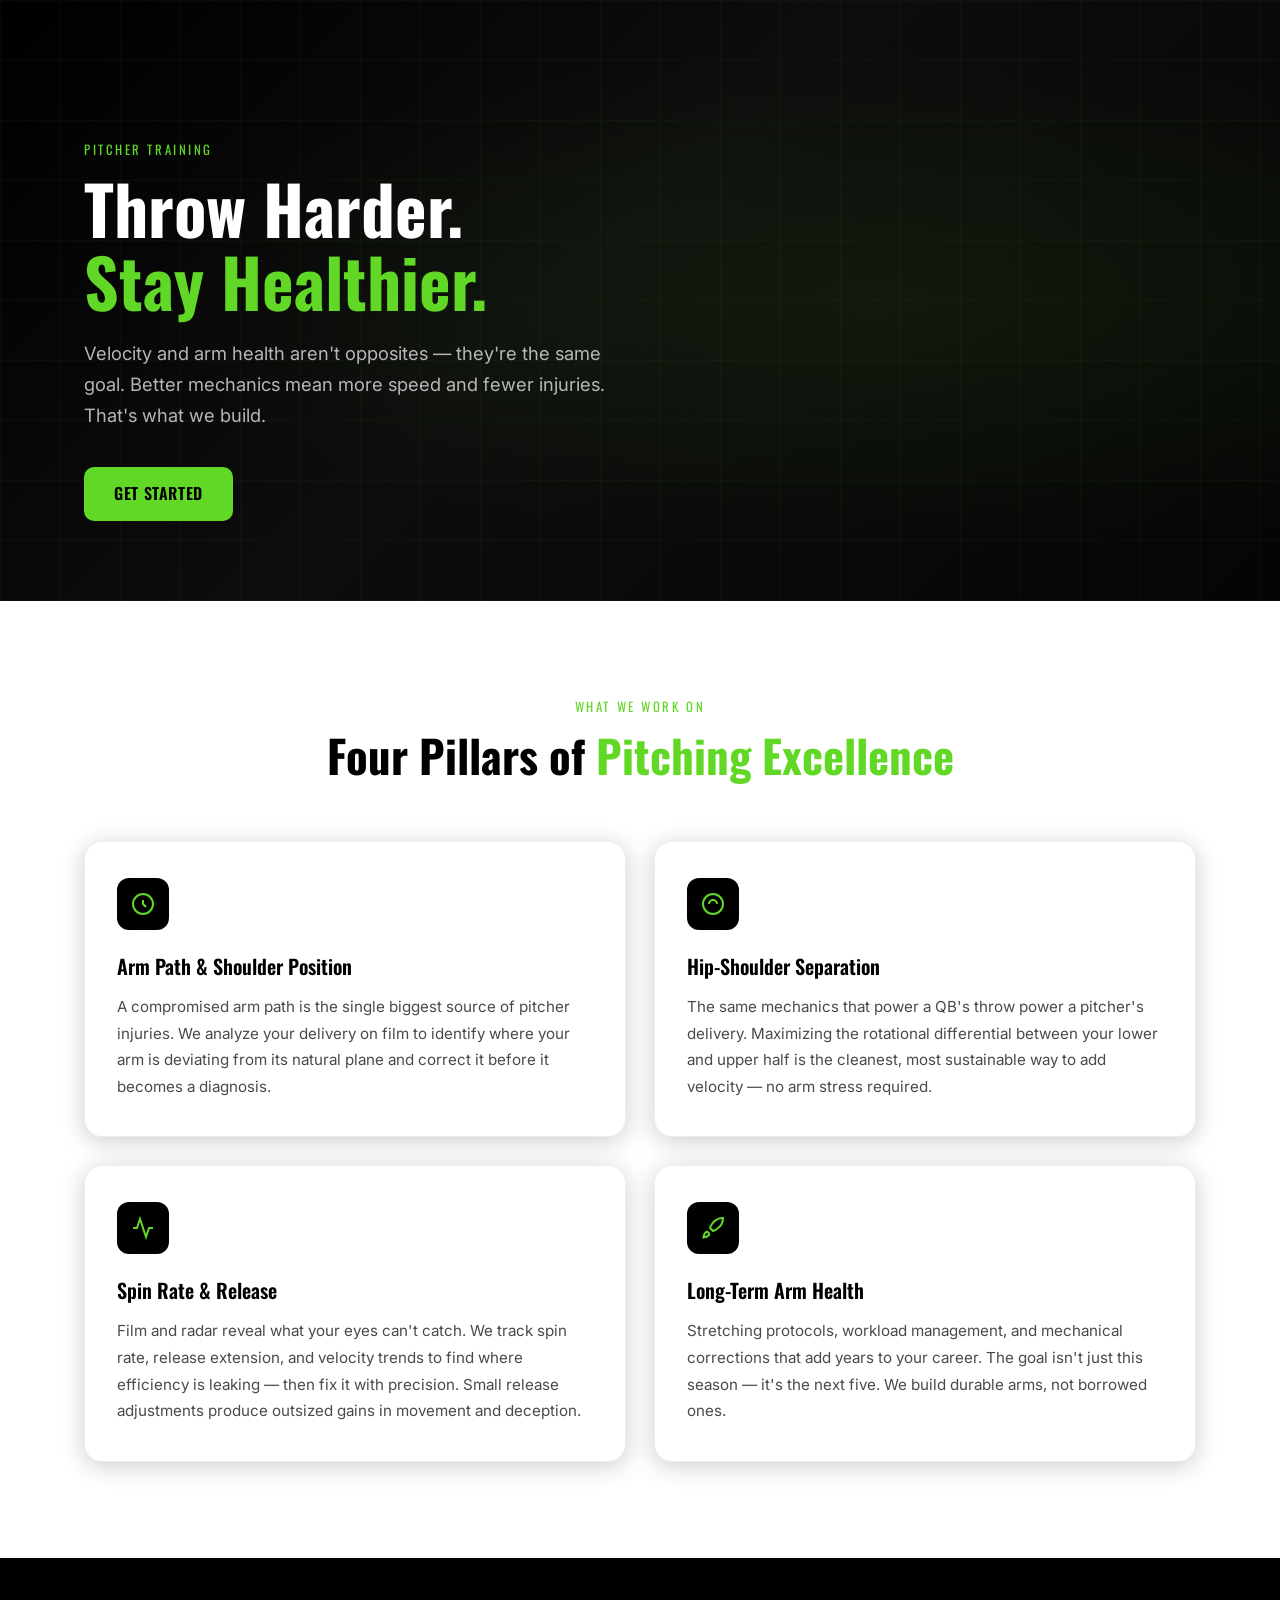
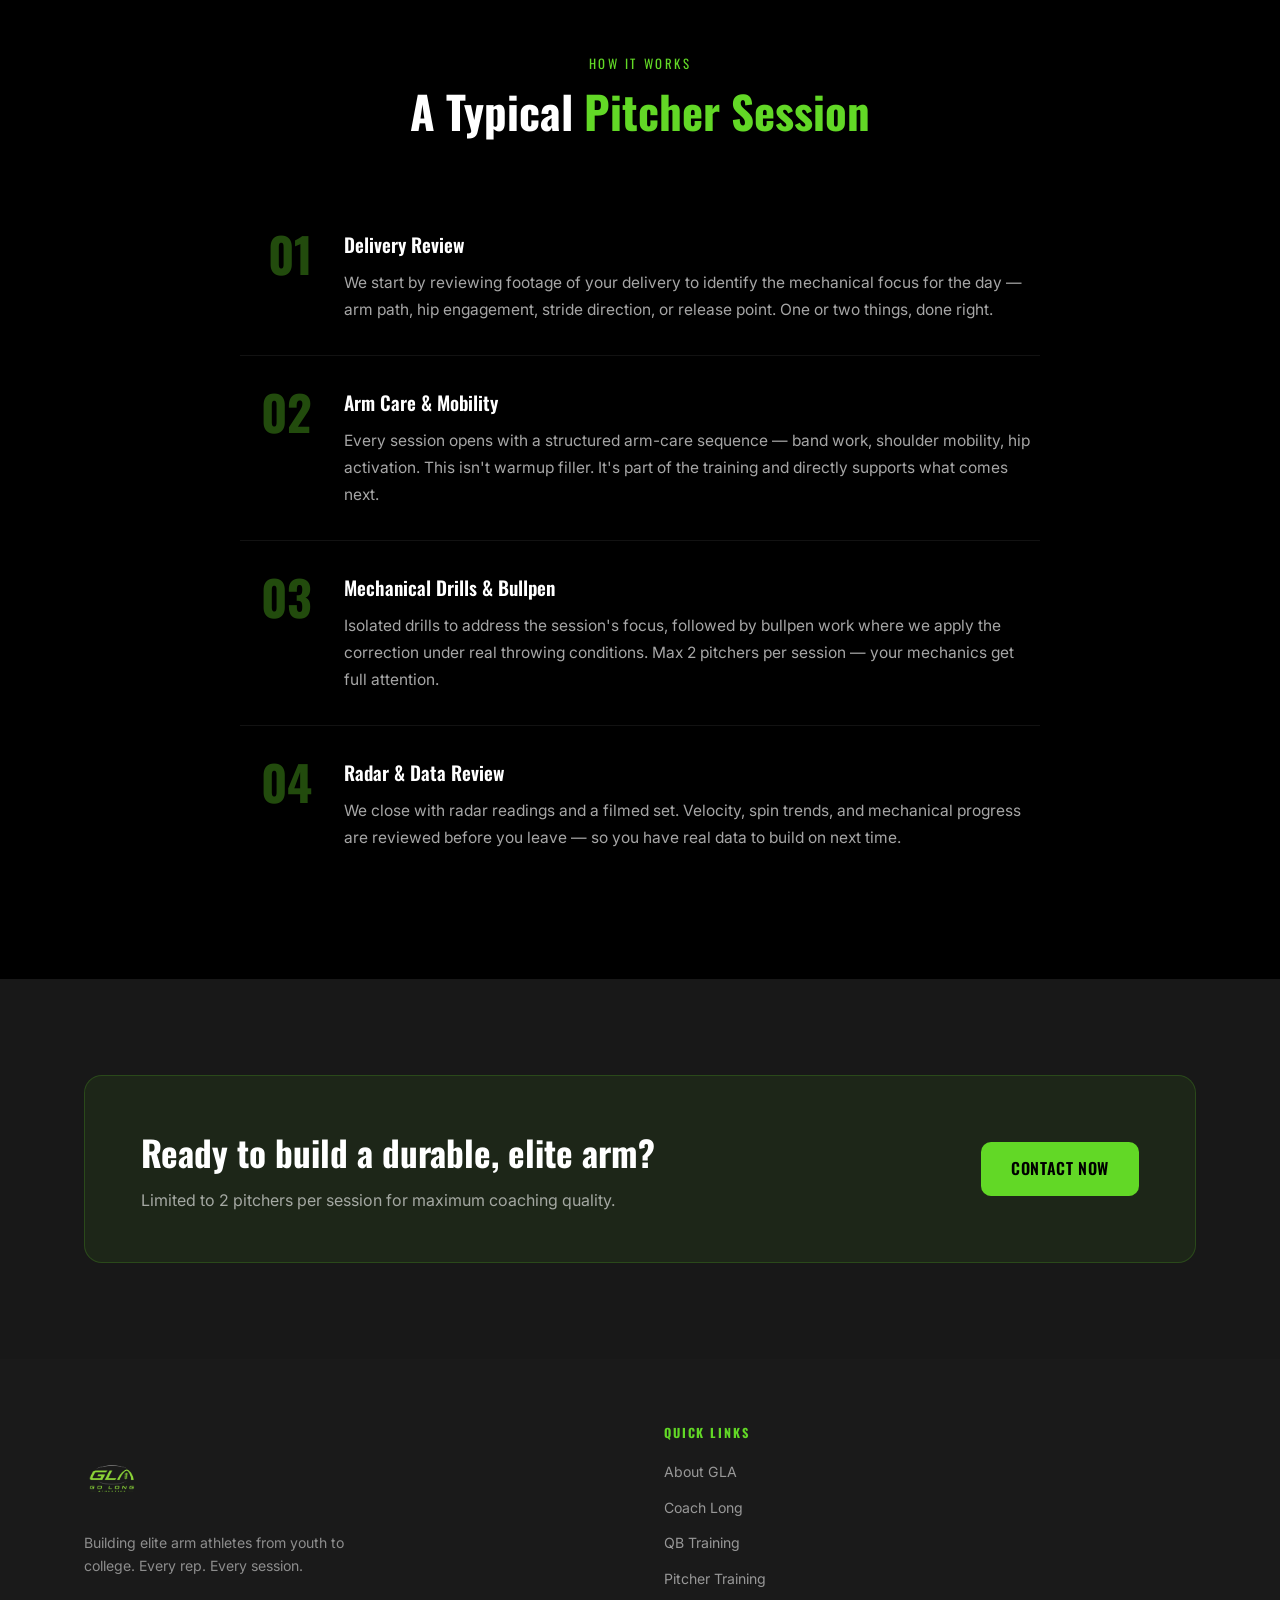
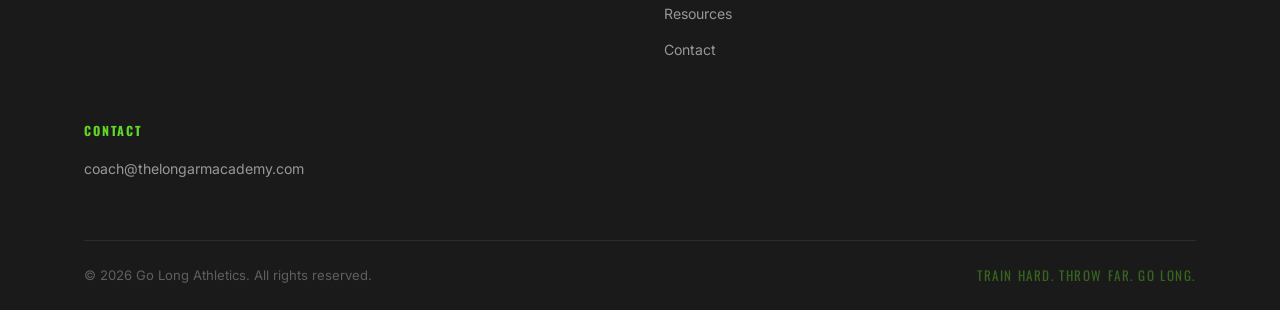
==== pitcher.html @ 10e334c4 "Initial commit — hero/tech carousels, coach section, contact form" ====
<!DOCTYPE html>
<html lang="en">
<head>
  <meta charset="UTF-8" />
  <meta name="viewport" content="width=device-width, initial-scale=1.0" />
  <title>Pitcher Training | Go Long Athletics</title>
  <meta name="description" content="Elite pitcher coaching focused on arm health, velocity development, spin rate, and biomechanically sound mechanics. Train with Go Long Athletics." />
  <link rel="preconnect" href="https://fonts.googleapis.com" />
  <link rel="preconnect" href="https://fonts.gstatic.com" crossorigin />
  <link href="https://fonts.googleapis.com/css2?family=Oswald:wght@400;500;600;700&family=Inter:wght@300;400;500;600&display=swap" rel="stylesheet" />
  <link rel="stylesheet" href="styles.css" />
</head>
<body>

  <!-- ═══════════════════════════ NAVIGATION ═══════════════════════════ -->
  <header id="site-header">
    <nav class="nav-container">
      <a href="index.html" class="nav-logo">
        <img src="GLA_logo.png" alt="Go Long Athletics" class="nav-logo-img" />
      </a>
      <ul class="nav-links">
        <li><a href="qb.html">QB</a></li>
        <li><a href="pitcher.html" class="active">Pitcher</a></li>
        <li><a href="resources.html">Resources</a></li>
      </ul>
      <a href="index.html#contact" class="nav-cta">Contact</a>
      <button class="nav-hamburger" id="hamburger" aria-label="Open menu" aria-expanded="false">
        <span></span><span></span><span></span>
      </button>
    </nav>
    <div class="nav-mobile-menu" id="mobile-menu">
      <a href="qb.html" class="mobile-link">QB</a>
      <a href="pitcher.html" class="mobile-link">Pitcher</a>
      <a href="resources.html" class="mobile-link">Resources</a>
      <a href="index.html#contact" class="mobile-link mobile-cta">Contact</a>
    </div>
  </header>

  <!-- ═══════════════════════════ PAGE HERO ═══════════════════════════ -->
  <section class="page-hero">
    <div class="hero-bg"></div>
    <div class="hero-overlay"></div>
    <div class="page-hero-content">
      <p class="section-eyebrow">Pitcher Training</p>
      <h1 class="page-hero-title">Throw Harder.<br /><span class="gold">Stay Healthier.</span></h1>
      <p class="page-hero-subtitle">Velocity and arm health aren't opposites — they're the same goal. Better mechanics mean more speed and fewer injuries. That's what we build.</p>
      <a href="index.html#contact" class="btn btn-primary">Get Started</a>
    </div>
  </section>

  <!-- ═══════════════════════════ FOUR PILLARS ═══════════════════════════ -->
  <section class="section">
    <div class="container">
      <div class="section-header">
        <p class="section-eyebrow">What We Work On</p>
        <h2 class="section-title">Four Pillars of <span class="gold">Pitching Excellence</span></h2>
      </div>
      <div class="training-grid">
        <div class="training-card">
          <div class="training-card-icon">
            <svg viewBox="0 0 24 24" fill="none" stroke="currentColor" stroke-width="2"><path d="M12 2a10 10 0 1 0 10 10A10 10 0 0 0 12 2z"/><path d="M12 8v4l3 3"/></svg>
          </div>
          <h3>Arm Path &amp; Shoulder Position</h3>
          <p>A compromised arm path is the single biggest source of pitcher injuries. We analyze your delivery on film to identify where your arm is deviating from its natural plane and correct it before it becomes a diagnosis.</p>
        </div>
        <div class="training-card">
          <div class="training-card-icon">
            <svg viewBox="0 0 24 24" fill="none" stroke="currentColor" stroke-width="2"><path d="M12 2C6.48 2 2 6.48 2 12s4.48 10 10 10 10-4.48 10-10S17.52 2 12 2z"/><path d="M8 12c0-2.21 1.79-4 4-4s4 1.79 4 4"/></svg>
          </div>
          <h3>Hip-Shoulder Separation</h3>
          <p>The same mechanics that power a QB's throw power a pitcher's delivery. Maximizing the rotational differential between your lower and upper half is the cleanest, most sustainable way to add velocity — no arm stress required.</p>
        </div>
        <div class="training-card">
          <div class="training-card-icon">
            <svg viewBox="0 0 24 24" fill="none" stroke="currentColor" stroke-width="2"><polyline points="22 12 18 12 15 21 9 3 6 12 2 12"/></svg>
          </div>
          <h3>Spin Rate &amp; Release</h3>
          <p>Film and radar reveal what your eyes can't catch. We track spin rate, release extension, and velocity trends to find where efficiency is leaking — then fix it with precision. Small release adjustments produce outsized gains in movement and deception.</p>
        </div>
        <div class="training-card">
          <div class="training-card-icon">
            <svg viewBox="0 0 24 24" fill="none" stroke="currentColor" stroke-width="2"><path d="M4.5 16.5c-1.5 1.26-2 5-2 5s3.74-.5 5-2c.71-.84.7-2.13-.09-2.91a2.18 2.18 0 0 0-2.91-.09z"/><path d="m12 15-3-3a22 22 0 0 1 2-3.95A12.88 12.88 0 0 1 22 2c0 2.72-.78 7.5-6 11a22.35 22.35 0 0 1-4 2z"/></svg>
          </div>
          <h3>Long-Term Arm Health</h3>
          <p>Stretching protocols, workload management, and mechanical corrections that add years to your career. The goal isn't just this season — it's the next five. We build durable arms, not borrowed ones.</p>
        </div>
      </div>
    </div>
  </section>

  <!-- ═══════════════════════════ THE PROCESS ═══════════════════════════ -->
  <section class="section process-section">
    <div class="container">
      <div class="section-header">
        <p class="section-eyebrow">How It Works</p>
        <h2 class="section-title">A Typical <span class="gold">Pitcher Session</span></h2>
      </div>
      <div class="process-steps">
        <div class="process-step">
          <div class="step-number">01</div>
          <div class="step-body">
            <h3>Delivery Review</h3>
            <p>We start by reviewing footage of your delivery to identify the mechanical focus for the day — arm path, hip engagement, stride direction, or release point. One or two things, done right.</p>
          </div>
        </div>
        <div class="process-step">
          <div class="step-number">02</div>
          <div class="step-body">
            <h3>Arm Care &amp; Mobility</h3>
            <p>Every session opens with a structured arm-care sequence — band work, shoulder mobility, hip activation. This isn't warmup filler. It's part of the training and directly supports what comes next.</p>
          </div>
        </div>
        <div class="process-step">
          <div class="step-number">03</div>
          <div class="step-body">
            <h3>Mechanical Drills &amp; Bullpen</h3>
            <p>Isolated drills to address the session's focus, followed by bullpen work where we apply the correction under real throwing conditions. Max 2 pitchers per session — your mechanics get full attention.</p>
          </div>
        </div>
        <div class="process-step">
          <div class="step-number">04</div>
          <div class="step-body">
            <h3>Radar &amp; Data Review</h3>
            <p>We close with radar readings and a filmed set. Velocity, spin trends, and mechanical progress are reviewed before you leave — so you have real data to build on next time.</p>
          </div>
        </div>
      </div>
    </div>
  </section>

  <!-- ═══════════════════════════ CTA ═══════════════════════════ -->
  <section class="section cta-section">
    <div class="container">
      <div class="cta-band">
        <div class="cta-text">
          <h2 class="cta-title">Ready to build a durable, elite arm?</h2>
          <p class="cta-sub">Limited to 2 pitchers per session for maximum coaching quality.</p>
        </div>
        <a href="index.html#contact" class="btn btn-primary">Contact Now</a>
      </div>
    </div>
  </section>

  <!-- ═══════════════════════════ FOOTER ═══════════════════════════ -->
  <footer class="site-footer">
    <div class="container">
      <div class="footer-grid">
        <div class="footer-brand">
          <a href="index.html" class="footer-logo">
            <img src="GLA_logo.png" alt="Go Long Athletics" class="footer-logo-img" />
          </a>
          <p>Building elite arm athletes from youth to college. Every rep. Every session.</p>
        </div>
        <div class="footer-links-col">
          <h4>Quick Links</h4>
          <ul>
            <li><a href="index.html#about">About GLA</a></li>
            <li><a href="index.html#coach">Coach Long</a></li>
            <li><a href="qb.html">QB Training</a></li>
            <li><a href="pitcher.html">Pitcher Training</a></li>
            <li><a href="resources.html">Resources</a></li>
            <li><a href="index.html#contact">Contact</a></li>
          </ul>
        </div>
        <div class="footer-links-col">
          <h4>Contact</h4>
          <ul>
            <li><a href="mailto:coach@thelongarmacademy.com">coach@thelongarmacademy.com</a></li>
          </ul>
        </div>
      </div>
      <div class="footer-bottom">
        <p>&copy; <span id="footer-year"></span> Go Long Athletics. All rights reserved.</p>
        <p class="footer-tagline">Train Hard. Throw Far. Go Long.</p>
      </div>
    </div>
  </footer>

  <script src="script.js"></script>
</body>
</html>
---- styles.css ----
/* ============================================================
   GO LONG ATHLETICS — Main Stylesheet
   ============================================================ */

/* ── CSS Custom Properties ── */
:root {
  --navy:      #000000;
  --navy-mid:  #181818;
  --gold:      #62D826;
  --gold-dark: #4CB81B;
  --white:     #FFFFFF;
  --off-white: #F4F5F4;
  --gray-100:  #EEEEED;
  --gray-200:  #D4D4D0;
  --gray-400:  #888884;
  --gray-600:  #4A4A46;
  --gray-800:  #1A1A1A;
  --text:      #1A1A1A;

  --font-head: 'Oswald', sans-serif;
  --font-body: 'Inter', sans-serif;

  --radius:    10px;
  --radius-lg: 18px;
  --shadow:    0 4px 24px rgba(0,0,0,0.20);
  --shadow-lg: 0 12px 48px rgba(0,0,0,0.32);
  --transition: 0.25s ease;

  --container: 1160px;
}

/* ── Reset ── */
*, *::before, *::after { box-sizing: border-box; margin: 0; padding: 0; }
html { scroll-behavior: smooth; font-size: 16px; }
body {
  font-family: var(--font-body);
  color: var(--text);
  background: var(--white);
  line-height: 1.6;
  overflow-x: hidden;
}
img, svg { display: block; max-width: 100%; }
a { text-decoration: none; color: inherit; }
ul { list-style: none; }
button { cursor: pointer; border: none; background: none; font-family: inherit; }
input, select, textarea { font-family: inherit; }

/* ── Utility ── */
.container {
  max-width: var(--container);
  margin: 0 auto;
  padding: 0 24px;
}
.gold { color: var(--gold); }
.section { padding: 96px 0; }
.section-header { text-align: center; margin-bottom: 60px; }
.section-eyebrow {
  font-family: var(--font-head);
  font-size: 0.8rem;
  letter-spacing: 0.2em;
  text-transform: uppercase;
  color: var(--gold);
  margin-bottom: 12px;
}
.section-title {
  font-family: var(--font-head);
  font-size: clamp(2rem, 4vw, 2.8rem);
  font-weight: 700;
  line-height: 1.15;
  color: var(--navy);
  margin-bottom: 16px;
}

/* ── Buttons ── */
.btn {
  display: inline-flex;
  align-items: center;
  justify-content: center;
  gap: 8px;
  padding: 14px 30px;
  border-radius: var(--radius);
  font-family: var(--font-head);
  font-size: 1rem;
  font-weight: 600;
  letter-spacing: 0.04em;
  text-transform: uppercase;
  transition: var(--transition);
  cursor: pointer;
  white-space: nowrap;
}
.btn-primary {
  background: var(--gold);
  color: var(--navy);
}
.btn-primary:hover {
  background: var(--gold-dark);
  transform: translateY(-2px);
  box-shadow: 0 8px 24px rgba(98,216,38,0.35);
}
.btn-outline {
  border: 2px solid var(--gold);
  color: var(--gold);
  background: transparent;
}
.btn-outline:hover {
  background: var(--gold);
  color: var(--navy);
  transform: translateY(-2px);
}
.btn-full { width: 100%; }

/* ━━━━━━━━━━━━━━━━━━━━━━━━━━━━━━━━━━━━━━━━━━━━━━━━━━━━━━━━━━
   NAVIGATION
   ━━━━━━━━━━━━━━━━━━━━━━━━━━━━━━━━━━━━━━━━━━━━━━━━━━━━━━━━━━ */
#site-header {
  display: none; /* TODO: re-enable before launch */
  position: fixed;
  inset: 0 0 auto 0;
  z-index: 1000;
  transition: background var(--transition), box-shadow var(--transition);
}
#site-header.scrolled {
  background: rgba(0, 0, 0, 0.97);
  backdrop-filter: blur(12px);
  box-shadow: 0 2px 20px rgba(0,0,0,0.3);
}
.nav-container {
  max-width: var(--container);
  margin: 0 auto;
  padding: 0 24px;
  height: 70px;
  display: flex;
  align-items: center;
  gap: 40px;
}
.nav-logo {
  display: flex;
  align-items: center;
  flex-shrink: 0;
}
.nav-logo-img {
  height: 48px;
  width: auto;
  display: block;
  mix-blend-mode: screen;
}
.nav-links {
  display: flex;
  gap: 32px;
  margin-left: auto;
}
.nav-links a {
  font-family: var(--font-head);
  font-size: 0.92rem;
  letter-spacing: 0.06em;
  text-transform: uppercase;
  color: rgba(255,255,255,0.8);
  transition: color var(--transition);
}
.nav-links a:hover { color: var(--gold); }
.nav-cta {
  font-family: var(--font-head);
  font-size: 0.85rem;
  font-weight: 600;
  letter-spacing: 0.08em;
  text-transform: uppercase;
  padding: 8px 16px;
  background: var(--gold);
  color: var(--navy);
  border-radius: var(--radius);
  transition: var(--transition);
  flex-shrink: 0;
}
.nav-cta:hover {
  background: var(--gold-dark);
  transform: translateY(-1px);
}
.nav-hamburger {
  display: none;
  flex-direction: column;
  gap: 5px;
  padding: 4px;
  margin-left: auto;
}
.nav-hamburger span {
  display: block;
  width: 24px;
  height: 2px;
  background: var(--white);
  border-radius: 2px;
  transition: var(--transition);
}
.nav-mobile-menu {
  display: none;
  flex-direction: column;
  background: var(--navy);
  padding: 16px 24px 24px;
  border-top: 1px solid rgba(255,255,255,0.08);
}
.nav-mobile-menu.open { display: flex; }
.mobile-link {
  font-family: var(--font-head);
  font-size: 1rem;
  letter-spacing: 0.06em;
  text-transform: uppercase;
  color: rgba(255,255,255,0.85);
  padding: 14px 0;
  border-bottom: 1px solid rgba(255,255,255,0.06);
  transition: color var(--transition);
}
.mobile-link:last-child { border-bottom: none; }
.mobile-link:hover { color: var(--gold); }
.mobile-cta {
  margin-top: 12px;
  background: var(--gold);
  color: var(--navy);
  text-align: center;
  padding: 14px;
  border-radius: var(--radius);
  border-bottom: none;
}
.mobile-cta:hover { background: var(--gold-dark); color: var(--navy); }

/* ━━━━━━━━━━━━━━━━━━━━━━━━━━━━━━━━━━━━━━━━━━━━━━━━━━━━━━━━━━
   HERO
   ━━━━━━━━━━━━━━━━━━━━━━━━━━━━━━━━━━━━━━━━━━━━━━━━━━━━━━━━━━ */
.hero {
  position: relative;
  min-height: 100vh;
  display: flex;
  align-items: center;
  overflow: hidden;
}
.hero-bg {
  position: absolute;
  inset: 0;
  background: linear-gradient(135deg, #000000 0%, #0D0D0D 45%, #050505 100%);
}
.hero-bg::before {
  content: '';
  position: absolute;
  inset: 0;
  background-image:
    linear-gradient(rgba(98,216,38,0.04) 1px, transparent 1px),
    linear-gradient(90deg, rgba(98,216,38,0.04) 1px, transparent 1px);
  background-size: 60px 60px;
  animation: gridMove 20s linear infinite;
}
@keyframes gridMove {
  0%   { transform: translateY(0); }
  100% { transform: translateY(60px); }
}
.hero-overlay {
  position: absolute;
  inset: 0;
  background: radial-gradient(ellipse at 70% 50%, rgba(98,216,38,0.08) 0%, transparent 60%);
}
.hero-content {
  position: relative;
  z-index: 2;
  max-width: var(--container);
  margin: 0 auto;
  padding: 48px 24px 80px;
  width: 100%;
  display: flex;
  align-items: center;
  gap: 48px;
}
.hero-text {
  flex: 1;
  min-width: 0;
}
.hero-carousel-col {
  flex-shrink: 0;
  display: flex;
  flex-direction: column;
  align-items: center;
  align-self: flex-start;
  margin-top: 80px;
  gap: 10px;
}
.hero-carousel-wrap {
  width: 300px;
  position: relative;
  border-radius: var(--radius-lg);
  overflow: hidden;
  background: #000;
  aspect-ratio: 3/4;
}
.hero-carousel-caption {
  color: rgba(255,255,255,0.6);
  font-size: 0.8rem;
  font-style: italic;
  text-align: center;
  margin: 0;
}
.hero-carousel-img {
  width: 100%;
  height: 100%;
  object-fit: cover;
  object-position: center top;
  display: block;
}
.hero-title {
  font-family: var(--font-head);
  font-size: clamp(2.8rem, 7vw, 5.5rem);
  font-weight: 700;
  line-height: 1.05;
  color: var(--white);
  margin-bottom: 24px;
  max-width: 760px;
}
.hero-subtitle {
  font-size: clamp(1rem, 2vw, 1.2rem);
  color: rgba(255,255,255,0.72);
  max-width: 520px;
  margin-bottom: 16px;
  line-height: 1.7;
}
.hero-bullets {
  list-style: none;
  margin-bottom: 40px;
  display: flex;
  flex-direction: column;
  gap: 10px;
}
.hero-bullets li {
  font-size: clamp(0.95rem, 1.6vw, 1.1rem);
  color: rgba(255,255,255,0.75);
  display: flex;
  align-items: center;
  gap: 10px;
}
.hero-bullets li::before {
  content: '';
  width: 8px;
  height: 8px;
  border-radius: 50%;
  background: var(--gold);
  flex-shrink: 0;
}
.hero-actions {
  display: flex;
  gap: 16px;
  flex-wrap: wrap;
  margin-bottom: 40px;
}
.hero-badges {
  display: flex;
  align-items: center;
  background: rgba(255,255,255,0.05);
  border: 1px solid rgba(255,255,255,0.1);
  border-radius: var(--radius);
  backdrop-filter: blur(8px);
  padding: 20px 32px;
  width: fit-content;
}
.badge {
  display: flex;
  flex-direction: column;
  align-items: center;
  padding: 0 28px;
}
.badge-num {
  font-family: var(--font-head);
  font-size: 2rem;
  font-weight: 700;
  color: var(--gold);
  line-height: 1;
}
.badge-label {
  font-size: 0.72rem;
  letter-spacing: 0.08em;
  text-transform: uppercase;
  color: rgba(255,255,255,0.55);
  margin-top: 4px;
}
.badge-divider {
  width: 1px;
  height: 48px;
  background: rgba(255,255,255,0.12);
}

/* ━━━━━━━━━━━━━━━━━━━━━━━━━━━━━━━━━━━━━━━━━━━━━━━━━━━━━━━━━━
   ABOUT
   ━━━━━━━━━━━━━━━━━━━━━━━━━━━━━━━━━━━━━━━━━━━━━━━━━━━━━━━━━━ */
.about-section {
  background: var(--white);
  padding-top: 48px;
}
.about-grid {
  display: grid;
  grid-template-columns: 1fr 1.4fr;
  gap: 72px;
  align-items: center;
}
.about-content .section-eyebrow { text-align: left; }
.about-content .section-title { text-align: left; }
.about-body {
  color: var(--gray-600);
  margin-bottom: 20px;
  font-size: 1.02rem;
  line-height: 1.75;
}
.about-pillars {
  margin-top: 36px;
  display: flex;
  flex-direction: column;
  gap: 20px;
}
.pillar {
  display: flex;
  gap: 16px;
  align-items: flex-start;
}
.pillar-icon {
  width: 44px;
  height: 44px;
  background: var(--navy);
  border-radius: 10px;
  display: flex;
  align-items: center;
  justify-content: center;
  flex-shrink: 0;
  color: var(--gold);
}
.pillar-icon svg { width: 20px; height: 20px; }
.pillar strong {
  display: block;
  font-size: 1rem;
  color: var(--navy);
  margin-bottom: 2px;
}
.pillar p { font-size: 0.9rem; color: var(--gray-600); margin: 0; }

/* ── Carousel ── */
.about-carousel {
  position: relative;
  border-radius: var(--radius-lg);
  overflow: hidden;
  background: #000;
  aspect-ratio: 4/5;
}
.about-carousel-caption {
  position: absolute;
  top: 0;
  left: 0;
  right: 0;
  z-index: 10;
  padding: 12px 16px;
  background: linear-gradient(to bottom, rgba(0,0,0,0.72) 0%, transparent 100%);
  color: rgba(255,255,255,0.85);
  font-size: 0.82rem;
  font-style: italic;
  text-align: center;
}
.carousel-track {
  position: relative;
  width: 100%;
  height: 100%;
}
.carousel-slide {
  position: absolute;
  inset: 0;
  display: flex;
  align-items: center;
  justify-content: center;
  opacity: 0;
  transition: opacity 0.5s ease;
}
.carousel-slide.active { opacity: 1; }
.carousel-slide-img {
  width: 80%;
  height: 80%;
  object-fit: cover;
  border-radius: var(--radius-md);
  margin-top: -16px;
}
.carousel-controls {
  position: absolute;
  bottom: 16px;
  left: 0;
  right: 0;
  display: flex;
  align-items: center;
  justify-content: center;
  gap: 12px;
  z-index: 10;
}
.carousel-btn {
  width: 36px;
  height: 36px;
  background: rgba(255,255,255,0.1);
  border: 1px solid rgba(255,255,255,0.2);
  border-radius: 50%;
  color: var(--white);
  font-size: 1rem;
  cursor: pointer;
  transition: background var(--transition);
  display: flex;
  align-items: center;
  justify-content: center;
}
.carousel-btn:hover {
  background: var(--gold);
  color: var(--navy);
  border-color: var(--gold);
}
.carousel-dots { display: flex; gap: 6px; align-items: center; }
.carousel-dot {
  width: 8px;
  height: 8px;
  border-radius: 50%;
  background: rgba(255,255,255,0.3);
  transition: background var(--transition);
  cursor: pointer;
  border: none;
}
.carousel-dot.active { background: var(--gold); }

/* ━━━━━━━━━━━━━━━━━━━━━━━━━━━━━━━━━━━━━━━━━━━━━━━━━━━━━━━━━━
   COACH
   ━━━━━━━━━━━━━━━━━━━━━━━━━━━━━━━━━━━━━━━━━━━━━━━━━━━━━━━━━━ */
.coach-section { background: var(--navy); padding-bottom: 0; }
.coach-section .section-eyebrow { color: var(--gold); }
.coach-section .section-title { color: var(--white); }
.coach-grid {
  display: grid;
  grid-template-columns: 380px 1fr;
  gap: 64px;
  align-items: start;
}
.coach-photo {
  width: 100%;
  aspect-ratio: 3/4;
  border-radius: var(--radius-lg);
  object-fit: cover;
  object-position: center top;
  display: block;
}
.coach-photo-caption {
  text-align: center;
  font-size: 0.8rem;
  color: rgba(255,255,255,0.45);
  margin-top: 10px;
  font-style: italic;
}
.coach-photo-placeholder {
  aspect-ratio: 3/4;
  background: var(--navy-mid);
  border-radius: var(--radius-lg);
  border: 2px solid rgba(98,216,38,0.2);
  display: flex;
  align-items: center;
  justify-content: center;
}
.coach-photo-initials {
  font-family: var(--font-head);
  font-size: 4rem;
  font-weight: 700;
  color: var(--gold);
  opacity: 0.4;
}
.coach-bio .about-body {
  color: rgba(255,255,255,0.72);
}

/* ━━━━━━━━━━━━━━━━━━━━━━━━━━━━━━━━━━━━━━━━━━━━━━━━━━━━━━━━━━
   LOGO DIVIDER
   ━━━━━━━━━━━━━━━━━━━━━━━━━━━━━━━━━━━━━━━━━━━━━━━━━━━━━━━━━━ */
.logo-divider {
  background: var(--navy);
  display: flex;
  justify-content: center;
  align-items: center;
  padding: 48px 24px;
}
.logo-divider-img {
  height: 100px;
  width: auto;
  mix-blend-mode: screen;
  filter: drop-shadow(0 2px 16px rgba(98,216,38,0.20));
}

/* ━━━━━━━━━━━━━━━━━━━━━━━━━━━━━━━━━━━━━━━━━━━━━━━━━━━━━━━━━━
   CONTACT
   ━━━━━━━━━━━━━━━━━━━━━━━━━━━━━━━━━━━━━━━━━━━━━━━━━━━━━━━━━━ */
.contact-section { background: var(--off-white); }
.contact-grid {
  display: grid;
  grid-template-columns: 1fr 1.4fr;
  gap: 72px;
  align-items: start;
}
.contact-info .section-eyebrow { text-align: left; }
.contact-info .section-title { text-align: left; }
.contact-body {
  color: var(--gray-600);
  font-size: 1rem;
  line-height: 1.75;
  margin-bottom: 36px;
}
.contact-details { display: flex; flex-direction: column; gap: 20px; }
.contact-detail-item {
  display: flex;
  gap: 16px;
  align-items: flex-start;
}
.detail-icon {
  width: 44px;
  height: 44px;
  background: var(--navy);
  border-radius: 10px;
  display: flex;
  align-items: center;
  justify-content: center;
  flex-shrink: 0;
  color: var(--gold);
}
.detail-icon svg { width: 20px; height: 20px; }
.contact-detail-item strong {
  display: block;
  font-size: 0.78rem;
  text-transform: uppercase;
  letter-spacing: 0.08em;
  color: var(--gray-400);
  margin-bottom: 2px;
}
.contact-detail-item a,
.contact-detail-item span {
  font-size: 0.95rem;
  color: var(--navy);
  font-weight: 500;
}
.contact-detail-item a:hover { color: var(--gold-dark); }
.contact-form-wrap {
  background: var(--white);
  border-radius: var(--radius-lg);
  box-shadow: var(--shadow);
}
.contact-form { padding: 32px; }
.form-row {
  display: grid;
  grid-template-columns: 1fr 1fr;
  gap: 14px;
}
.form-group {
  display: flex;
  flex-direction: column;
  gap: 6px;
  margin-bottom: 14px;
}
.form-group label {
  font-size: 0.8rem;
  font-weight: 600;
  letter-spacing: 0.04em;
  color: var(--gray-800);
  text-transform: uppercase;
}
.form-group input,
.form-group select,
.form-group textarea {
  padding: 10px 14px;
  border: 1.5px solid var(--gray-200);
  border-radius: var(--radius);
  font-size: 0.92rem;
  color: var(--text);
  background: var(--white);
  transition: border-color var(--transition);
  width: 100%;
  outline: none;
}
.form-group input:focus,
.form-group select:focus,
.form-group textarea:focus {
  border-color: var(--navy);
  box-shadow: 0 0 0 3px rgba(0,0,0,0.10);
}
.form-group input.error,
.form-group textarea.error {
  border-color: #e53e3e;
}
.form-group textarea { resize: vertical; min-height: 100px; }
.form-success {
  display: flex;
  align-items: center;
  gap: 12px;
  background: #f0fdf4;
  border: 1px solid #86efac;
  border-radius: var(--radius);
  padding: 14px 18px;
  margin-top: 14px;
  color: #166534;
}
.form-success svg {
  width: 22px;
  height: 22px;
  flex-shrink: 0;
  stroke: #16a34a;
}
.form-success p { margin: 0; font-size: 0.9rem; }

/* ━━━━━━━━━━━━━━━━━━━━━━━━━━━━━━━━━━━━━━━━━━━━━━━━━━━━━━━━━━
   FOOTER
   ━━━━━━━━━━━━━━━━━━━━━━━━━━━━━━━━━━━━━━━━━━━━━━━━━━━━━━━━━━ */
.site-footer {
  background: var(--gray-800);
  color: rgba(255,255,255,0.7);
  padding: 64px 0 0;
}
.footer-grid {
  display: grid;
  grid-template-columns: 1fr 1fr;
  gap: 48px;
  padding-bottom: 48px;
  border-bottom: 1px solid rgba(255,255,255,0.08);
}
.footer-brand {
  margin-top: 28px;
}
.footer-brand .footer-logo {
  display: inline-block;
  margin-bottom: 16px;
}
.footer-logo-img {
  height: 56px;
  width: auto;
  display: block;
  mix-blend-mode: screen;
}
.footer-brand p {
  font-size: 0.88rem;
  line-height: 1.7;
  max-width: 280px;
  color: rgba(255,255,255,0.5);
}
.footer-brand p a {
  color: inherit;
  text-decoration: underline;
}
.footer-brand p a:hover { color: var(--gold); }

.footer-links-col h4 {
  font-family: var(--font-head);
  font-size: 0.78rem;
  letter-spacing: 0.15em;
  text-transform: uppercase;
  color: var(--gold);
  margin-bottom: 16px;
}
.footer-links-col li { margin-bottom: 10px; }
.footer-links-col a {
  font-size: 0.88rem;
  color: rgba(255,255,255,0.55);
  transition: color var(--transition);
}
.footer-links-col a:hover { color: var(--gold); }
.footer-bottom {
  display: flex;
  justify-content: space-between;
  align-items: center;
  padding: 24px 0;
  font-size: 0.82rem;
  color: rgba(255,255,255,0.3);
  flex-wrap: wrap;
  gap: 8px;
}
.footer-tagline {
  font-family: var(--font-head);
  letter-spacing: 0.12em;
  text-transform: uppercase;
  color: rgba(98,216,38,0.4);
}

/* ━━━━━━━━━━━━━━━━━━━━━━━━━━━━━━━━━━━━━━━━━━━━━━━━━━━━━━━━━━
   ANIMATIONS
   ━━━━━━━━━━━━━━━━━━━━━━━━━━━━━━━━━━━━━━━━━━━━━━━━━━━━━━━━━━ */
.fade-in {
  opacity: 0;
  transform: translateY(28px);
  transition: opacity 0.6s ease, transform 0.6s ease;
}
.fade-in.visible {
  opacity: 1;
  transform: none;
}

/* ━━━━━━━━━━━━━━━━━━━━━━━━━━━━━━━━━━━━━━━━━━━━━━━━━━━━━━━━━━
   ACTIVE NAV LINK
   ━━━━━━━━━━━━━━━━━━━━━━━━━━━━━━━━━━━━━━━━━━━━━━━━━━━━━━━━━━ */
.nav-links a.active { color: var(--gold); }

/* ━━━━━━━━━━━━━━━━━━━━━━━━━━━━━━━━━━━━━━━━━━━━━━━━━━━━━━━━━━
   INNER PAGE HERO
   ━━━━━━━━━━━━━━━━━━━━━━━━━━━━━━━━━━━━━━━━━━━━━━━━━━━━━━━━━━ */
.page-hero {
  position: relative;
  min-height: 52vh;
  display: flex;
  align-items: center;
  overflow: hidden;
}
.page-hero-content {
  position: relative;
  z-index: 2;
  max-width: var(--container);
  margin: 0 auto;
  padding: 140px 24px 80px;
  width: 100%;
}
.page-hero-title {
  font-family: var(--font-head);
  font-size: clamp(2.4rem, 5.5vw, 4.2rem);
  font-weight: 700;
  line-height: 1.08;
  color: var(--white);
  margin-bottom: 20px;
  max-width: 700px;
}
.page-hero-subtitle {
  font-size: clamp(1rem, 1.8vw, 1.15rem);
  color: rgba(255,255,255,0.7);
  max-width: 560px;
  margin-bottom: 36px;
  line-height: 1.7;
}

/* ━━━━━━━━━━━━━━━━━━━━━━━━━━━━━━━━━━━━━━━━━━━━━━━━━━━━━━━━━━
   TRAINING CARDS (QB / PITCHER PAGES)
   ━━━━━━━━━━━━━━━━━━━━━━━━━━━━━━━━━━━━━━━━━━━━━━━━━━━━━━━━━━ */
.training-grid {
  display: grid;
  grid-template-columns: 1fr 1fr;
  gap: 28px;
}
.training-card {
  background: var(--white);
  border: 1px solid var(--gray-100);
  border-radius: var(--radius-lg);
  padding: 36px 32px;
  box-shadow: var(--shadow);
  transition: transform var(--transition), box-shadow var(--transition);
}
.training-card:hover {
  transform: translateY(-4px);
  box-shadow: var(--shadow-lg);
}
.training-card-icon {
  width: 52px;
  height: 52px;
  background: var(--navy);
  border-radius: 12px;
  display: flex;
  align-items: center;
  justify-content: center;
  color: var(--gold);
  margin-bottom: 20px;
}
.training-card-icon svg { width: 24px; height: 24px; }
.training-card h3 {
  font-family: var(--font-head);
  font-size: 1.25rem;
  font-weight: 600;
  color: var(--navy);
  margin-bottom: 12px;
}
.training-card p {
  font-size: 0.95rem;
  color: var(--gray-600);
  line-height: 1.75;
  margin: 0;
}

/* ━━━━━━━━━━━━━━━━━━━━━━━━━━━━━━━━━━━━━━━━━━━━━━━━━━━━━━━━━━
   PROCESS STEPS
   ━━━━━━━━━━━━━━━━━━━━━━━━━━━━━━━━━━━━━━━━━━━━━━━━━━━━━━━━━━ */
.process-section { background: var(--navy); }
.process-section .section-title { color: var(--white); }
.process-steps {
  display: flex;
  flex-direction: column;
  gap: 0;
  max-width: 800px;
  margin: 0 auto;
}
.process-step {
  display: flex;
  gap: 32px;
  align-items: flex-start;
  padding: 32px 0;
  border-bottom: 1px solid rgba(255,255,255,0.07);
}
.process-step:last-child { border-bottom: none; }
.step-number {
  font-family: var(--font-head);
  font-size: 3rem;
  font-weight: 700;
  color: var(--gold);
  opacity: 0.35;
  line-height: 1;
  flex-shrink: 0;
  width: 72px;
  text-align: right;
}
.step-body h3 {
  font-family: var(--font-head);
  font-size: 1.2rem;
  font-weight: 600;
  color: var(--white);
  margin-bottom: 8px;
}
.step-body p {
  font-size: 0.97rem;
  color: rgba(255,255,255,0.65);
  line-height: 1.75;
  margin: 0;
}

/* ━━━━━━━━━━━━━━━━━━━━━━━━━━━━━━━━━━━━━━━━━━━━━━━━━━━━━━━━━━
   CTA BAND
   ━━━━━━━━━━━━━━━━━━━━━━━━━━━━━━━━━━━━━━━━━━━━━━━━━━━━━━━━━━ */
.cta-section { background: var(--navy-mid); }
.cta-band {
  display: flex;
  align-items: center;
  justify-content: space-between;
  gap: 32px;
  background: rgba(98,216,38,0.07);
  border: 1px solid rgba(98,216,38,0.2);
  border-radius: var(--radius-lg);
  padding: 48px 56px;
}
.cta-title {
  font-family: var(--font-head);
  font-size: clamp(1.6rem, 3vw, 2.2rem);
  font-weight: 700;
  color: var(--white);
  margin-bottom: 8px;
}
.cta-sub {
  font-size: 1rem;
  color: rgba(255,255,255,0.6);
  margin: 0;
}

/* ━━━━━━━━━━━━━━━━━━━━━━━━━━━━━━━━━━━━━━━━━━━━━━━━━━━━━━━━━━
   RESOURCE CARDS
   ━━━━━━━━━━━━━━━━━━━━━━━━━━━━━━━━━━━━━━━━━━━━━━━━━━━━━━━━━━ */
.resource-section { background: var(--white); }
.resource-section + .resource-section { background: var(--off-white); }
.resource-grid {
  display: grid;
  grid-template-columns: repeat(3, 1fr);
  gap: 24px;
}
.resource-card {
  background: var(--white);
  border: 1px solid var(--gray-100);
  border-radius: var(--radius-lg);
  padding: 28px;
  box-shadow: var(--shadow);
  display: flex;
  flex-direction: column;
  gap: 12px;
  transition: transform var(--transition), box-shadow var(--transition);
}
.resource-card:hover {
  transform: translateY(-3px);
  box-shadow: var(--shadow-lg);
}
.resource-badge {
  display: inline-flex;
  align-items: center;
  font-family: var(--font-head);
  font-size: 0.7rem;
  font-weight: 600;
  letter-spacing: 0.1em;
  text-transform: uppercase;
  padding: 4px 12px;
  border-radius: 100px;
  width: fit-content;
}
.resource-badge.qb {
  background: rgba(98,216,38,0.12);
  color: var(--gold-dark);
}
.resource-badge.pitcher {
  background: rgba(0,120,200,0.1);
  color: #0A6FAA;
}
.resource-badge.general {
  background: var(--gray-100);
  color: var(--gray-600);
}
.resource-card h3 {
  font-family: var(--font-head);
  font-size: 1.05rem;
  font-weight: 600;
  color: var(--navy);
  line-height: 1.3;
}
.resource-card p {
  font-size: 0.92rem;
  color: var(--gray-600);
  line-height: 1.7;
  flex: 1;
  margin: 0;
}
.resource-card-link {
  font-family: var(--font-head);
  font-size: 0.82rem;
  font-weight: 600;
  letter-spacing: 0.06em;
  text-transform: uppercase;
  color: var(--gold-dark);
  display: inline-flex;
  align-items: center;
  gap: 6px;
  transition: gap var(--transition);
}
.resource-card-link:hover { gap: 10px; }
.resource-card-link::after { content: '→'; }

/* ━━━━━━━━━━━━━━━━━━━━━━━━━━━━━━━━━━━━━━━━━━━━━━━━━━━━━━━━━━
   RESPONSIVE
   ━━━━━━━━━━━━━━━━━━━━━━━━━━━━━━━━━━━━━━━━━━━━━━━━━━━━━━━━━━ */
@media (max-width: 1024px) {
  .about-grid { grid-template-columns: 1fr; gap: 40px; }
  .about-carousel { max-width: 400px; }
  .coach-grid { grid-template-columns: 1fr; gap: 40px; }
  .coach-photo-placeholder { max-width: 280px; }
}

@media (max-width: 860px) {
  .contact-grid { grid-template-columns: 1fr; gap: 40px; }
  .form-row { grid-template-columns: 1fr; }
  .hero-content { flex-direction: column; gap: 32px; padding-top: 100px; }
  .hero-carousel-col { width: 100%; max-width: 320px; }
  .hero-carousel-wrap { width: 100%; }
  .hero-text { width: 100%; }
  .nav-links, .nav-cta { display: none; }
  .nav-hamburger { display: flex; }
  .hero-badges { flex-wrap: wrap; padding: 16px; }
  .badge { padding: 8px 16px; }
  .badge-divider { display: none; }
  .training-grid { grid-template-columns: 1fr; }
  .cta-band { flex-direction: column; padding: 36px 28px; text-align: center; }
}

@media (max-width: 600px) {
  .section { padding: 64px 0; }
  .footer-grid { grid-template-columns: 1fr; gap: 32px; }
  .footer-bottom { flex-direction: column; text-align: center; }
  .hero-actions { flex-direction: column; }
  .hero-actions .btn { width: 100%; max-width: 320px; }
  .resource-grid { grid-template-columns: 1fr; }
  .process-step { gap: 20px; }
  .step-number { font-size: 2rem; width: 48px; }
}
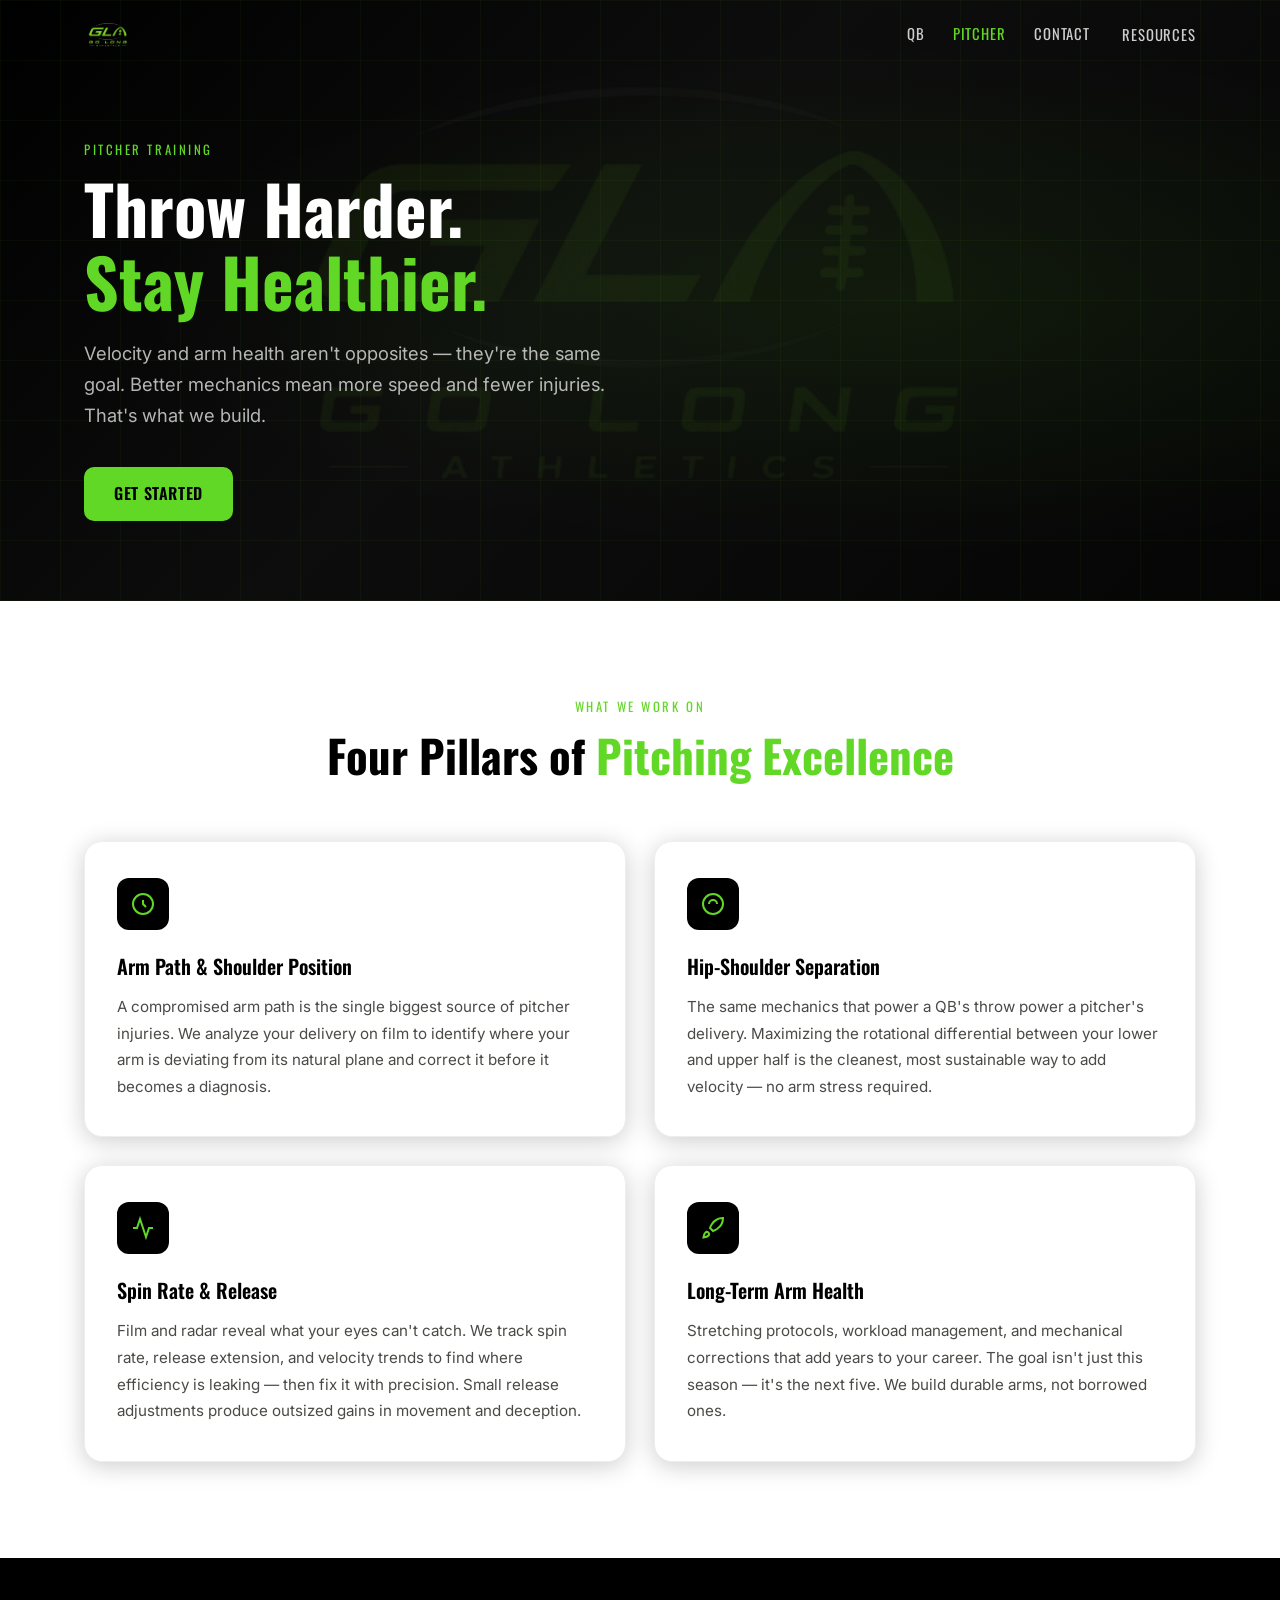
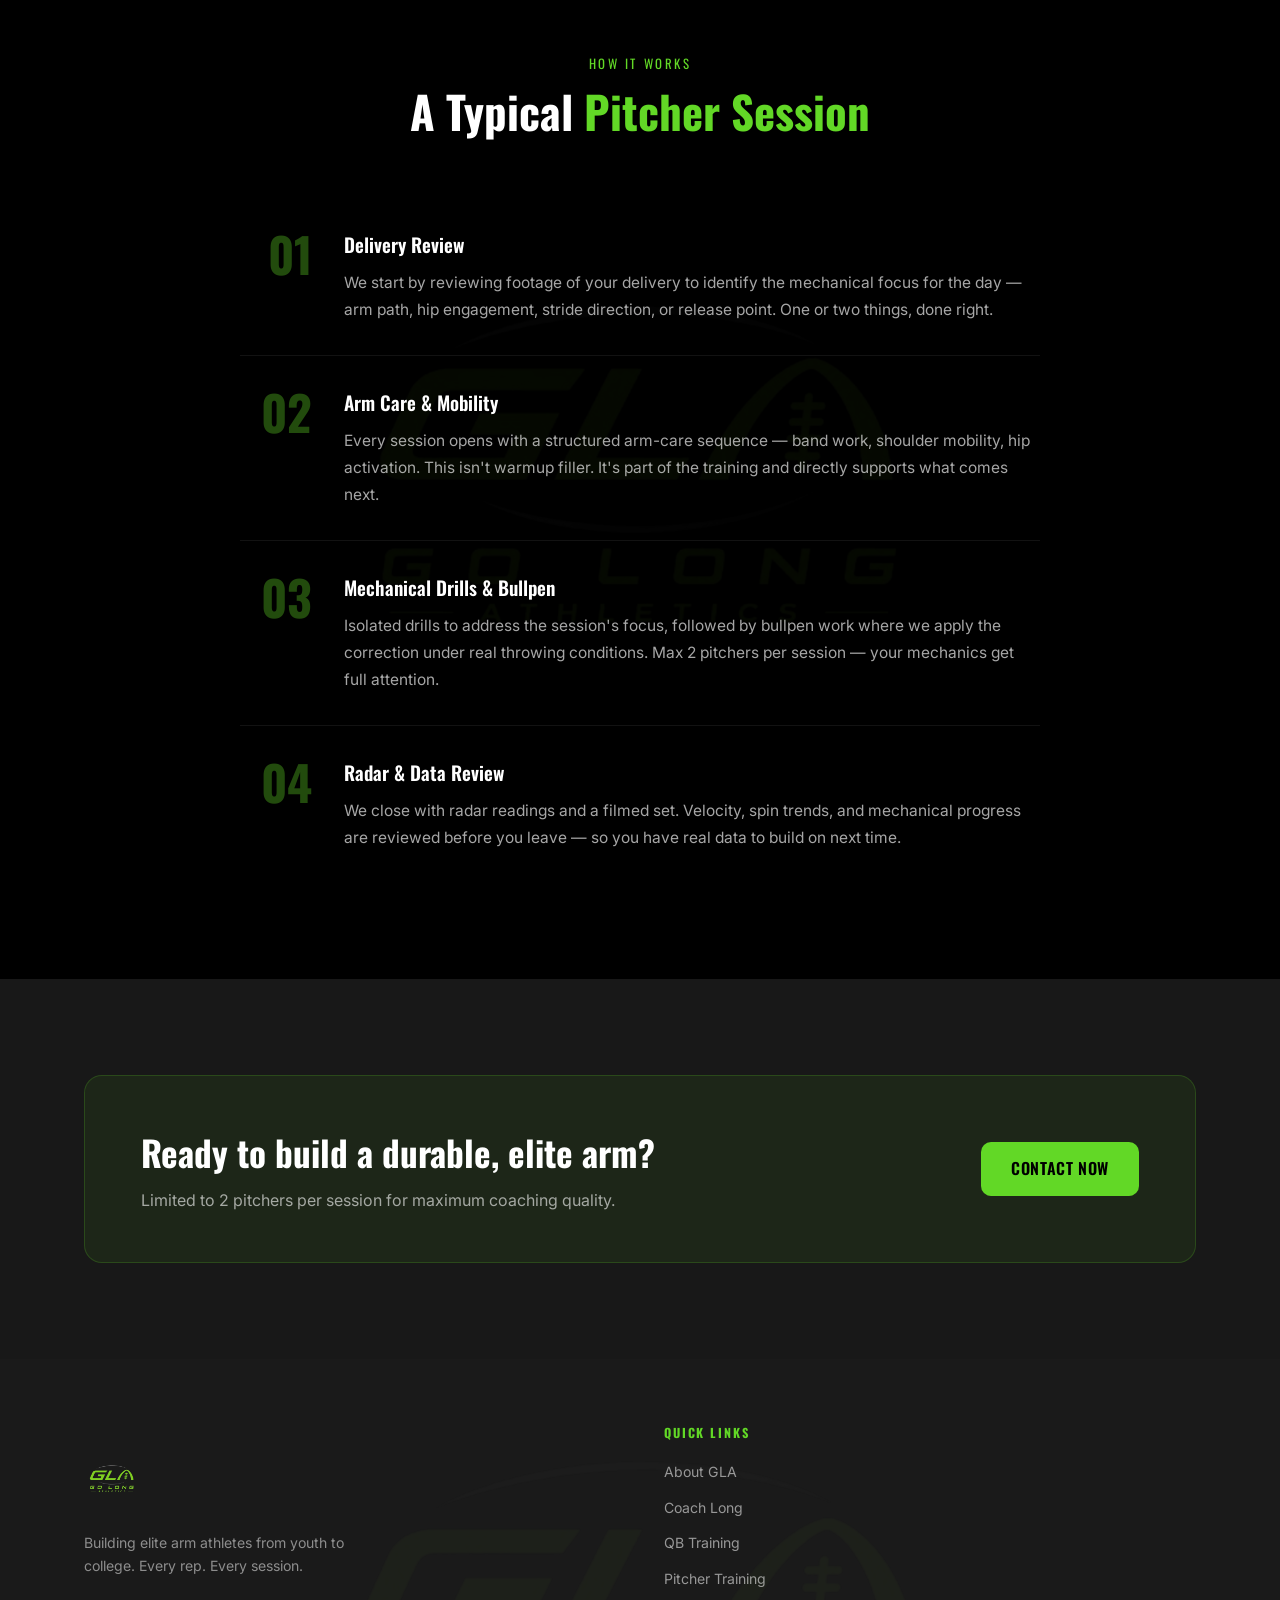
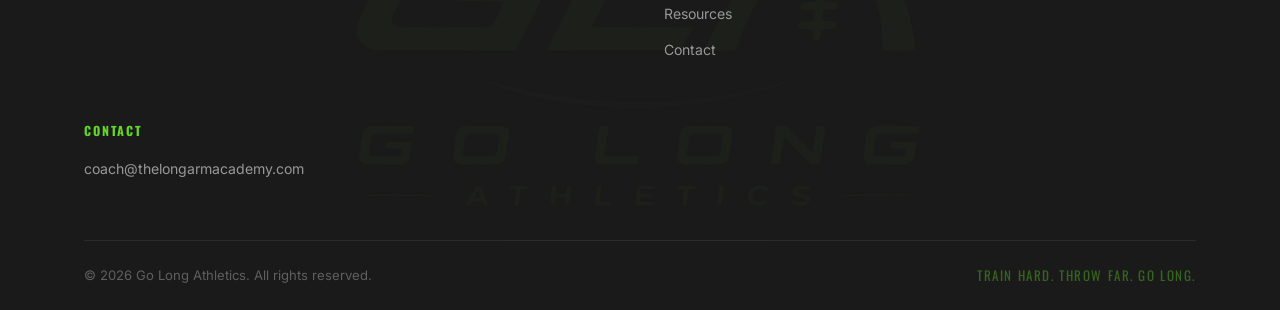
==== commit 706eb26c: "Update site content and resource CTA behavior" ====
--- a/pitcher.html
+++ b/pitcher.html
@@ -16,14 +16,14 @@
   <header id="site-header">
     <nav class="nav-container">
       <a href="index.html" class="nav-logo">
-        <img src="GLA_logo.png" alt="Go Long Athletics" class="nav-logo-img" />
+        <img src="photos/diagrams/GLAlogonobackground.png" alt="Go Long Athletics" class="nav-logo-img" />
       </a>
       <ul class="nav-links">
         <li><a href="qb.html">QB</a></li>
         <li><a href="pitcher.html" class="active">Pitcher</a></li>
-        <li><a href="resources.html">Resources</a></li>
+        <li><a href="index.html#contact">Contact</a></li>
       </ul>
-      <a href="index.html#contact" class="nav-cta">Contact</a>
+      <a href="resources.html" class="nav-cta">Resources</a>
       <button class="nav-hamburger" id="hamburger" aria-label="Open menu" aria-expanded="false">
         <span></span><span></span><span></span>
       </button>
@@ -31,8 +31,8 @@
     <div class="nav-mobile-menu" id="mobile-menu">
       <a href="qb.html" class="mobile-link">QB</a>
       <a href="pitcher.html" class="mobile-link">Pitcher</a>
-      <a href="resources.html" class="mobile-link">Resources</a>
-      <a href="index.html#contact" class="mobile-link mobile-cta">Contact</a>
+      <a href="index.html#contact" class="mobile-link">Contact</a>
+      <a href="resources.html" class="mobile-link mobile-cta">Resources</a>
     </div>
   </header>
 
@@ -147,7 +147,7 @@
       <div class="footer-grid">
         <div class="footer-brand">
           <a href="index.html" class="footer-logo">
-            <img src="GLA_logo.png" alt="Go Long Athletics" class="footer-logo-img" />
+            <img src="photos/diagrams/GLAlogonobackground.png" alt="Go Long Athletics" class="footer-logo-img" />
           </a>
           <p>Building elite arm athletes from youth to college. Every rep. Every session.</p>
         </div>
--- a/styles.css
+++ b/styles.css
@@ -113,7 +113,7 @@
    NAVIGATION
    ━━━━━━━━━━━━━━━━━━━━━━━━━━━━━━━━━━━━━━━━━━━━━━━━━━━━━━━━━━ */
 #site-header {
-  display: none; /* TODO: re-enable before launch */
+  display: block;
   position: fixed;
   inset: 0 0 auto 0;
   z-index: 1000;
@@ -131,7 +131,14 @@
   height: 70px;
   display: flex;
   align-items: center;
-  gap: 40px;
+  justify-content: flex-start;
+  gap: 32px;
+}
+.nav-brand {
+  display: flex;
+  align-items: center;
+  gap: 14px;
+  min-width: 0;
 }
 .nav-logo {
   display: flex;
@@ -144,9 +151,20 @@
   display: block;
   mix-blend-mode: screen;
 }
+.nav-tagline {
+  font-family: var(--font-body);
+  font-size: 0.72rem;
+  font-weight: 500;
+  letter-spacing: 0.03em;
+  color: rgba(255,255,255,0.74);
+  line-height: 1.2;
+  white-space: nowrap;
+  padding-left: 12px;
+  border-left: 1px solid rgba(98,216,38,0.4);
+}
 .nav-links {
   display: flex;
-  gap: 32px;
+  gap: 28px;
   margin-left: auto;
 }
 .nav-links a {
@@ -160,20 +178,23 @@
 .nav-links a:hover { color: var(--gold); }
 .nav-cta {
   font-family: var(--font-head);
-  font-size: 0.85rem;
-  font-weight: 600;
-  letter-spacing: 0.08em;
+  font-size: 0.92rem;
+  font-weight: 400;
+  letter-spacing: 0.06em;
   text-transform: uppercase;
-  padding: 8px 16px;
-  background: var(--gold);
-  color: var(--navy);
-  border-radius: var(--radius);
-  transition: var(--transition);
+  padding: 0;
+  background: transparent;
+  color: rgba(255,255,255,0.8);
+  transition: color var(--transition);
   flex-shrink: 0;
 }
 .nav-cta:hover {
-  background: var(--gold-dark);
-  transform: translateY(-1px);
+  color: var(--gold);
+}
+.nav-cta.active { color: var(--gold); }
+/* When Contact is the in-view section, keep Home from staying highlighted. */
+.nav-container:has(.nav-cta.active) .nav-links a.active {
+  color: rgba(255,255,255,0.8);
 }
 .nav-hamburger {
   display: none;
@@ -224,6 +245,7 @@
 /* ━━━━━━━━━━━━━━━━━━━━━━━━━━━━━━━━━━━━━━━━━━━━━━━━━━━━━━━━━━
    HERO
    ━━━━━━━━━━━━━━━━━━━━━━━━━━━━━━━━━━━━━━━━━━━━━━━━━━━━━━━━━━ */
+
 .hero {
   position: relative;
   min-height: 100vh;
@@ -246,6 +268,16 @@
   background-size: 60px 60px;
   animation: gridMove 20s linear infinite;
 }
+.hero-bg::after {
+  content: '';
+  position: absolute;
+  inset: 0;
+  background-image: url('photos/diagrams/GLAlogonobackground.png');
+  background-repeat: no-repeat;
+  background-position: center 56%;
+  background-size: min(820px, 72vw);
+  opacity: 0.06;
+}
 @keyframes gridMove {
   0%   { transform: translateY(0); }
   100% { transform: translateY(60px); }
@@ -260,7 +292,7 @@
   z-index: 2;
   max-width: var(--container);
   margin: 0 auto;
-  padding: 48px 24px 80px;
+  padding: 92px 24px 80px;
   width: 100%;
   display: flex;
   align-items: center;
@@ -313,7 +345,7 @@
 .hero-subtitle {
   font-size: clamp(1rem, 2vw, 1.2rem);
   color: rgba(255,255,255,0.72);
-  max-width: 520px;
+  max-width: 640px;
   margin-bottom: 16px;
   line-height: 1.7;
 }
@@ -340,10 +372,44 @@
   flex-shrink: 0;
 }
 .hero-actions {
-  display: flex;
+  display: grid;
+  grid-template-columns: repeat(2, minmax(180px, 1fr));
+  width: min(100%, 640px);
   gap: 16px;
-  flex-wrap: wrap;
   margin-bottom: 40px;
+}
+.hero-actions .hero-contact-btn {
+  width: 100%;
+  min-width: 0;
+  position: relative;
+  border: 2px solid transparent;
+  transform: translateY(0);
+  box-shadow: 0 6px 0 rgba(0,0,0,0.45), 0 14px 26px rgba(0,0,0,0.28);
+  transition: transform 0.14s ease, box-shadow 0.14s ease, background var(--transition), color var(--transition), border-color var(--transition);
+}
+.hero-actions .btn-primary.hero-contact-btn {
+  background: var(--white);
+  color: #2f8a10;
+  border-color: var(--gold);
+}
+.hero-actions .btn-primary.hero-contact-btn:hover {
+  background: #f7fff3;
+  color: #276f0d;
+  transform: translateY(-1px);
+  box-shadow: 0 7px 0 rgba(0,0,0,0.45), 0 16px 30px rgba(0,0,0,0.3);
+}
+.hero-actions .btn-outline.hero-contact-btn {
+  border-color: var(--gold);
+  color: var(--white);
+  background: rgba(255,255,255,0.03);
+}
+.hero-actions .btn-outline.hero-contact-btn:hover {
+  transform: translateY(-1px);
+  box-shadow: 0 7px 0 rgba(0,0,0,0.45), 0 16px 30px rgba(0,0,0,0.3);
+}
+.hero-actions .hero-contact-btn:active {
+  transform: translateY(2px);
+  box-shadow: 0 3px 0 rgba(0,0,0,0.45), 0 8px 14px rgba(0,0,0,0.24);
 }
 .hero-badges {
   display: flex;
@@ -388,14 +454,39 @@
   background: var(--white);
   padding-top: 48px;
 }
+.about-header {
+  text-align: center;
+  margin-bottom: 40px;
+  width: 100%;
+}
+.about-header .section-title {
+  font-size: clamp(2.7rem, 6vw, 4.1rem);
+  line-height: 1.05;
+}
+.about-header .about-title-logo {
+  display: block;
+  width: min(380px, 68vw);
+  height: auto;
+  object-fit: contain;
+  object-position: center;
+  margin: 0 auto;
+}
+.about-header .about-title-sub {
+  display: block;
+  margin-top: 14px;
+  font-family: var(--font-body);
+  font-size: clamp(0.95rem, 1.9vw, 1.35rem);
+  font-weight: 600;
+  letter-spacing: 0.06em;
+  text-transform: uppercase;
+  line-height: 1.35;
+}
 .about-grid {
   display: grid;
   grid-template-columns: 1fr 1.4fr;
   gap: 72px;
-  align-items: center;
-}
-.about-content .section-eyebrow { text-align: left; }
-.about-content .section-title { text-align: left; }
+  align-items: start;
+}
 .about-body {
   color: var(--gray-600);
   margin-bottom: 20px;
@@ -521,7 +612,24 @@
 /* ━━━━━━━━━━━━━━━━━━━━━━━━━━━━━━━━━━━━━━━━━━━━━━━━━━━━━━━━━━
    COACH
    ━━━━━━━━━━━━━━━━━━━━━━━━━━━━━━━━━━━━━━━━━━━━━━━━━━━━━━━━━━ */
-.coach-section { background: var(--navy); padding-bottom: 0; }
+.coach-section {
+  background: var(--navy);
+  padding-bottom: 0;
+  position: relative;
+  overflow: hidden;
+}
+.coach-section::before {
+  content: '';
+  position: absolute;
+  inset: 0;
+  background-image: url('photos/diagrams/GLAlogonobackground.png');
+  background-repeat: no-repeat;
+  background-size: min(700px, 65vw);
+  background-position: center;
+  opacity: 0.09;
+  pointer-events: none;
+}
+.coach-section .container { position: relative; z-index: 1; }
 .coach-section .section-eyebrow { color: var(--gold); }
 .coach-section .section-title { color: var(--white); }
 .coach-grid {
@@ -574,8 +682,23 @@
   justify-content: center;
   align-items: center;
   padding: 48px 24px;
+  position: relative;
+  overflow: hidden;
+}
+.logo-divider::before {
+  content: '';
+  position: absolute;
+  inset: 0;
+  background-image: url('photos/diagrams/GLAlogonobackground.png');
+  background-repeat: no-repeat;
+  background-size: min(620px, 58vw);
+  background-position: center;
+  opacity: 0.035;
+  pointer-events: none;
 }
 .logo-divider-img {
+  position: relative;
+  z-index: 1;
   height: 100px;
   width: auto;
   mix-blend-mode: screen;
@@ -707,6 +830,35 @@
   background: var(--gray-800);
   color: rgba(255,255,255,0.7);
   padding: 64px 0 0;
+  position: relative;
+  overflow: hidden;
+}
+.site-footer::before {
+  content: '';
+  position: absolute;
+  inset: 0;
+  background-image: url('photos/diagrams/GLAlogonobackground.png');
+  background-repeat: no-repeat;
+  background-size: min(720px, 60vw);
+  background-position: center 48%;
+  opacity: 0.03;
+  pointer-events: none;
+}
+.site-footer .container { position: relative; z-index: 1; }
+
+.page-hero {
+  position: relative;
+}
+.page-hero::before {
+  content: '';
+  position: absolute;
+  inset: 0;
+  background-image: url('photos/diagrams/GLAlogonobackground.png');
+  background-repeat: no-repeat;
+  background-size: min(760px, 64vw);
+  background-position: center;
+  opacity: 0.045;
+  pointer-events: none;
 }
 .footer-grid {
   display: grid;
@@ -825,6 +977,25 @@
   line-height: 1.7;
 }
 
+.resource-hero {
+  min-height: 28vh;
+}
+.resource-hero .page-hero-content {
+  padding-top: 116px;
+  padding-bottom: 22px;
+}
+.resource-hero .page-hero-subtitle {
+  margin-bottom: 8px;
+}
+.resource-hero .hero-actions {
+  margin-top: 10px;
+  margin-bottom: 0;
+  width: min(100%, 640px);
+}
+.resource-hero + .resource-section {
+  padding-top: 18px;
+}
+
 /* ━━━━━━━━━━━━━━━━━━━━━━━━━━━━━━━━━━━━━━━━━━━━━━━━━━━━━━━━━━
    TRAINING CARDS (QB / PITCHER PAGES)
    ━━━━━━━━━━━━━━━━━━━━━━━━━━━━━━━━━━━━━━━━━━━━━━━━━━━━━━━━━━ */
@@ -875,6 +1046,22 @@
    PROCESS STEPS
    ━━━━━━━━━━━━━━━━━━━━━━━━━━━━━━━━━━━━━━━━━━━━━━━━━━━━━━━━━━ */
 .process-section { background: var(--navy); }
+.process-section {
+  position: relative;
+  overflow: hidden;
+}
+.process-section::before {
+  content: '';
+  position: absolute;
+  inset: 0;
+  background-image: url('photos/diagrams/GLAlogonobackground.png');
+  background-repeat: no-repeat;
+  background-size: min(660px, 60vw);
+  background-position: center;
+  opacity: 0.04;
+  pointer-events: none;
+}
+.process-section .container { position: relative; z-index: 1; }
 .process-section .section-title { color: var(--white); }
 .process-steps {
   display: flex;
@@ -946,8 +1133,286 @@
 /* ━━━━━━━━━━━━━━━━━━━━━━━━━━━━━━━━━━━━━━━━━━━━━━━━━━━━━━━━━━
    RESOURCE CARDS
    ━━━━━━━━━━━━━━━━━━━━━━━━━━━━━━━━━━━━━━━━━━━━━━━━━━━━━━━━━━ */
-.resource-section { background: var(--white); }
+.resource-section {
+  background: var(--white);
+  padding-top: 44px;
+}
 .resource-section + .resource-section { background: var(--off-white); }
+.resource-text-area {
+  background: var(--white);
+  border: 1px solid var(--gray-100);
+  border-radius: var(--radius-lg);
+  box-shadow: var(--shadow);
+  padding: 24px;
+}
+.resource-table-block + .resource-table-block {
+  margin-top: 28px;
+  padding-top: 8px;
+}
+.resource-table-title {
+  margin: 0 0 12px;
+  font-family: var(--font-head);
+  font-size: 1.05rem;
+  letter-spacing: 0.06em;
+  text-transform: uppercase;
+  color: var(--gray-800);
+}
+.resource-table-controls {
+  display: flex;
+  align-items: center;
+  flex-wrap: wrap;
+  gap: 12px;
+  margin: 0 0 14px;
+}
+.resource-filter-label {
+  font-family: var(--font-head);
+  font-size: 0.82rem;
+  letter-spacing: 0.08em;
+  text-transform: uppercase;
+  color: var(--gray-600);
+}
+.resource-filter-select {
+  min-width: 180px;
+  border: 1px solid var(--gray-200);
+  border-radius: var(--radius);
+  background: var(--off-white);
+  color: var(--gray-800);
+  padding: 10px 12px;
+}
+.resource-search-input {
+  min-width: 260px;
+  border: 1px solid var(--gray-200);
+  border-radius: var(--radius);
+  background: var(--off-white);
+  color: var(--gray-800);
+  padding: 10px 12px;
+}
+.resource-table-wrap {
+  width: 100%;
+  max-height: 68vh;
+  overflow: auto;
+  border: 1px solid var(--gray-200);
+  border-radius: 6px;
+}
+.resource-table {
+  width: 100%;
+  border-collapse: collapse;
+  min-width: 760px;
+  background: var(--white);
+}
+.resource-table th,
+.resource-table td {
+  padding: 8px 10px;
+  border-bottom: 1px solid var(--gray-200);
+  border-right: 1px solid var(--gray-200);
+  text-align: left;
+  vertical-align: middle;
+  font-size: 0.88rem;
+  line-height: 1.35;
+}
+.resource-table th {
+  padding: 10px 12px;
+  position: sticky;
+  top: 0;
+  z-index: 3;
+  background: #ececeb;
+  font-family: var(--font-head);
+  font-size: 0.76rem;
+  font-weight: 500;
+  letter-spacing: 0.08em;
+  text-transform: uppercase;
+  color: var(--gray-600);
+}
+.resource-table thead th.resource-sortable-header,
+.resource-table thead th.resource-filter-header {
+  padding: 0;
+}
+.resource-table th:last-child,
+.resource-table td:last-child {
+  border-right: none;
+}
+.resource-table tbody tr:nth-child(even) td {
+  background: #fafafa;
+}
+.resource-table tbody tr:hover td {
+  background: #f4f8ef;
+}
+.resource-table tr:last-child td {
+  border-bottom: none;
+}
+.resource-table th:nth-child(1),
+.resource-table td:nth-child(1) {
+  position: sticky;
+  left: 0;
+  min-width: 118px;
+  max-width: 118px;
+}
+.resource-table thead th {
+  height: 42px;
+}
+.resource-table th:nth-child(2),
+.resource-table td:nth-child(2) {
+  position: sticky;
+  left: 118px;
+  min-width: 110px;
+  max-width: 110px;
+}
+.resource-table tbody td:nth-child(1),
+.resource-table tbody td:nth-child(2) {
+  z-index: 1;
+  background: #fff;
+}
+.resource-table tbody tr:nth-child(even) td:nth-child(1),
+.resource-table tbody tr:nth-child(even) td:nth-child(2) {
+  background: #fafafa;
+}
+.resource-table tbody tr:hover td:nth-child(1),
+.resource-table tbody tr:hover td:nth-child(2) {
+  background: #f4f8ef;
+}
+.resource-table th:nth-child(1),
+.resource-table th:nth-child(2) {
+  z-index: 4;
+}
+.resource-table a {
+  color: var(--gold-dark);
+  text-decoration: underline;
+  text-underline-offset: 2px;
+  word-break: break-word;
+}
+
+.resource-sort-header {
+  display: inline-flex;
+  align-items: center;
+  justify-content: space-between;
+  gap: 6px;
+  width: 100%;
+  min-height: 42px;
+  padding: 10px 12px;
+  border: 0;
+  background: transparent;
+  appearance: none;
+  font: inherit;
+  text-align: left;
+  cursor: pointer;
+  color: inherit;
+}
+.resource-sort-header:hover {
+  color: var(--gray-800);
+}
+.resource-sort-header span:first-child {
+  white-space: nowrap;
+}
+.sort-indicator {
+  display: inline-block;
+  width: 14px;
+  text-align: center;
+}
+.sort-indicator::after {
+  content: '△';
+  color: var(--gray-400);
+}
+.resource-sort-header[data-sort-direction="asc"] .sort-indicator::after {
+  content: '▲';
+}
+.resource-sort-header[data-sort-direction="desc"] .sort-indicator::after {
+  content: '▼';
+}
+.resource-filter-header {
+  white-space: nowrap;
+}
+.resource-header-controls {
+  display: grid;
+  grid-template-columns: 1fr auto;
+  align-items: stretch;
+  width: 100%;
+  height: 100%;
+}
+.resource-filter-trigger {
+  display: inline-flex;
+  align-items: center;
+  justify-content: center;
+  width: 34px;
+  min-height: 42px;
+  color: inherit;
+  border: 0;
+  background: transparent;
+  appearance: none;
+  font: inherit;
+}
+.resource-filter-trigger:hover {
+  color: var(--gray-800);
+  background: #e4e4e1;
+}
+.filter-indicator {
+  display: inline-block;
+  width: 12px;
+  height: 12px;
+  background-repeat: no-repeat;
+  background-position: center;
+  background-size: 12px 12px;
+  background-image: url("data:image/svg+xml,%3Csvg xmlns='http://www.w3.org/2000/svg' viewBox='0 0 24 24'%3E%3Cpath d='M2 4h20l-8 9v6l-4 2v-8z' fill='none' stroke='%23565654' stroke-width='2' stroke-linejoin='round'/%3E%3C/svg%3E");
+}
+.resource-filter-trigger.active .filter-indicator {
+  background-image: url("data:image/svg+xml,%3Csvg xmlns='http://www.w3.org/2000/svg' viewBox='0 0 24 24'%3E%3Cpath d='M2 4h20l-8 9v6l-4 2v-8z' fill='%232f7d17' stroke='%232f7d17' stroke-width='1.4' stroke-linejoin='round'/%3E%3C/svg%3E");
+}
+.resource-filter-modal[hidden] {
+  display: none;
+}
+.resource-filter-modal {
+  position: fixed;
+  top: 0;
+  left: 0;
+  z-index: 1200;
+  width: min(280px, calc(100vw - 24px));
+}
+.resource-filter-modal-card {
+  width: 100%;
+  background: #fff;
+  border: 1px solid var(--gray-200);
+  border-radius: 8px;
+  box-shadow: var(--shadow-lg);
+  padding: 14px;
+}
+.resource-filter-modal-card h3 {
+  font-family: var(--font-head);
+  font-size: 1rem;
+  margin-bottom: 8px;
+  color: var(--gray-800);
+}
+.resource-checkbox-row {
+  display: flex;
+  align-items: center;
+  gap: 8px;
+  font-size: 0.9rem;
+  color: var(--gray-800);
+  padding: 6px 2px;
+}
+.resource-modal-actions {
+  margin-top: 10px;
+  display: flex;
+  justify-content: flex-end;
+  gap: 8px;
+}
+.resource-modal-btn {
+  border: 1px solid var(--gray-200);
+  border-radius: 6px;
+  padding: 7px 10px;
+  font-size: 0.82rem;
+  color: var(--gray-800);
+  background: #fff;
+}
+.resource-modal-btn-primary {
+  border-color: #4CB81B;
+  background: #4CB81B;
+  color: #fff;
+}
+
+@media (max-width: 600px) {
+  .resource-filter-modal {
+    width: min(260px, calc(100vw - 16px));
+  }
+}
 .resource-grid {
   display: grid;
   grid-template-columns: repeat(3, 1fr);
@@ -1034,12 +1499,25 @@
 @media (max-width: 860px) {
   .contact-grid { grid-template-columns: 1fr; gap: 40px; }
   .form-row { grid-template-columns: 1fr; }
-  .hero-content { flex-direction: column; gap: 32px; padding-top: 100px; }
+  .hero-content { flex-direction: column; gap: 32px; padding-top: 88px; }
   .hero-carousel-col { width: 100%; max-width: 320px; }
   .hero-carousel-wrap { width: 100%; }
   .hero-text { width: 100%; }
-  .nav-links, .nav-cta { display: none; }
-  .nav-hamburger { display: flex; }
+  .nav-container {
+    min-height: 70px;
+    height: auto;
+    padding-top: 10px;
+    padding-bottom: 10px;
+    gap: 18px;
+  }
+  .nav-links {
+    gap: 18px;
+    flex-wrap: wrap;
+  }
+  .nav-tagline { display: none; }
+  .nav-links a { font-size: 0.84rem; }
+  .nav-hamburger,
+  .nav-mobile-menu { display: none !important; }
   .hero-badges { flex-wrap: wrap; padding: 16px; }
   .badge { padding: 8px 16px; }
   .badge-divider { display: none; }
@@ -1051,8 +1529,31 @@
   .section { padding: 64px 0; }
   .footer-grid { grid-template-columns: 1fr; gap: 32px; }
   .footer-bottom { flex-direction: column; text-align: center; }
-  .hero-actions { flex-direction: column; }
-  .hero-actions .btn { width: 100%; max-width: 320px; }
+  .hero-actions {
+    grid-template-columns: 1fr;
+    width: min(100%, 360px);
+  }
+  .hero-actions .btn { width: 100%; }
+  .nav-container { gap: 12px; }
+  .nav-logo-img { height: 42px; }
+  .hero-bg::after { background-size: min(480px, 82vw); }
+  .nav-links { gap: 12px; }
+  .nav-links a { font-size: 0.78rem; }
+  .resource-section { padding-top: 24px; }
+  .resource-hero {
+    min-height: 28vh;
+  }
+  .resource-hero .page-hero-content {
+    padding-top: 104px;
+    padding-bottom: 26px;
+  }
+  .resource-text-area { padding: 14px; }
+  .resource-table-controls {
+    flex-direction: column;
+    align-items: flex-start;
+  }
+  .resource-filter-select,
+  .resource-search-input { width: 100%; }
   .resource-grid { grid-template-columns: 1fr; }
   .process-step { gap: 20px; }
   .step-number { font-size: 2rem; width: 48px; }
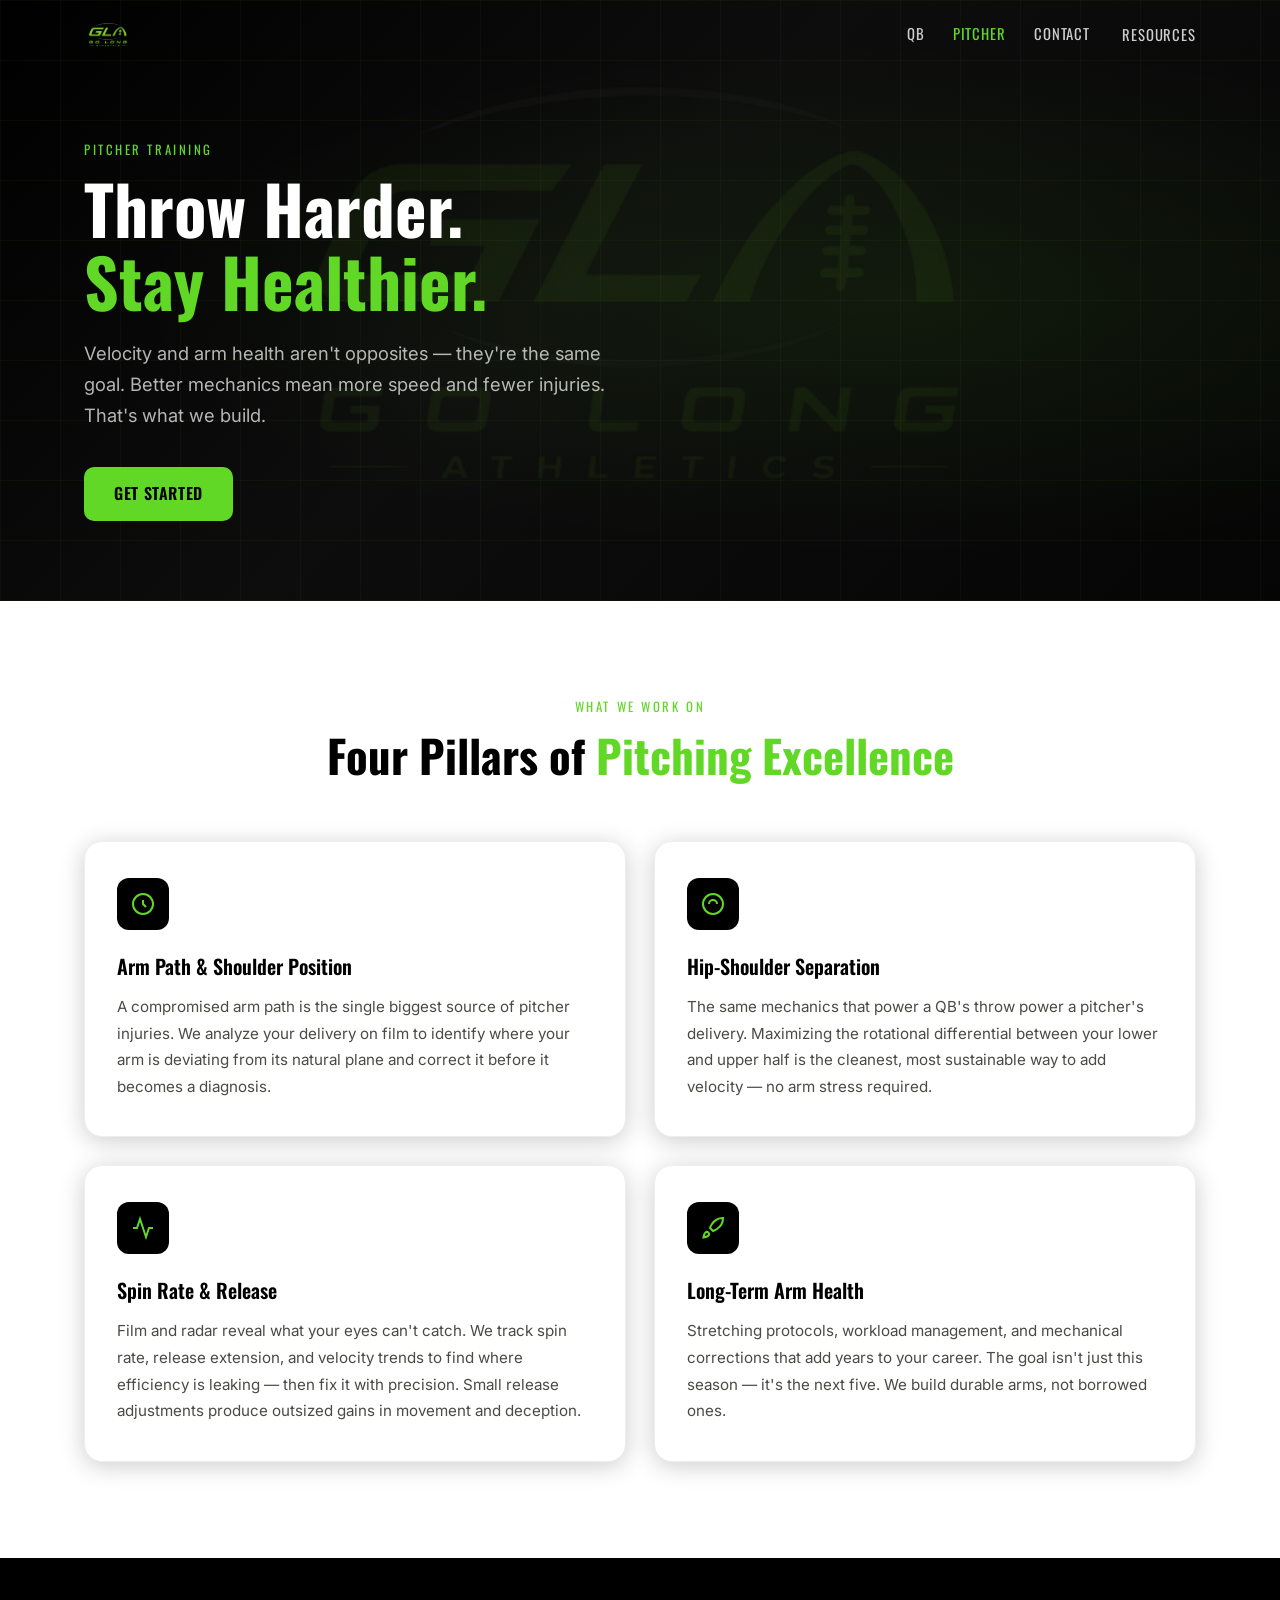
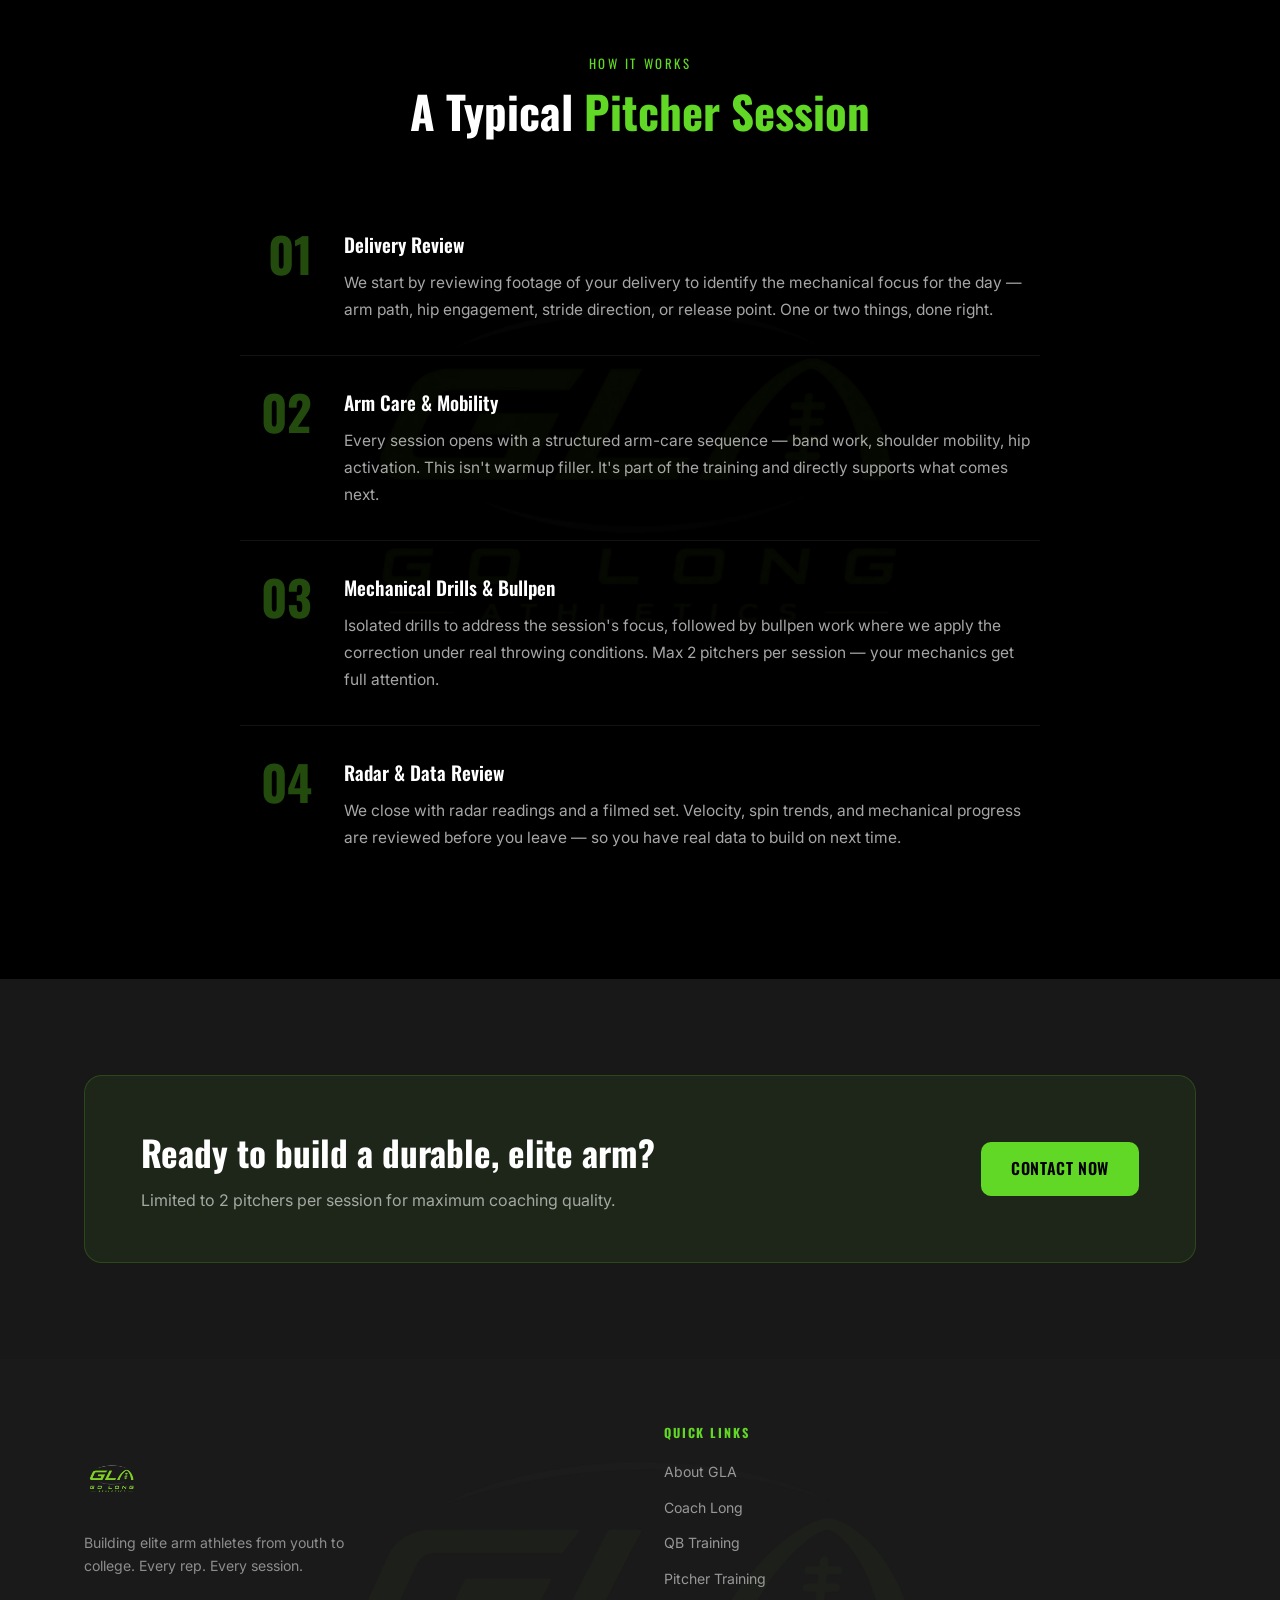
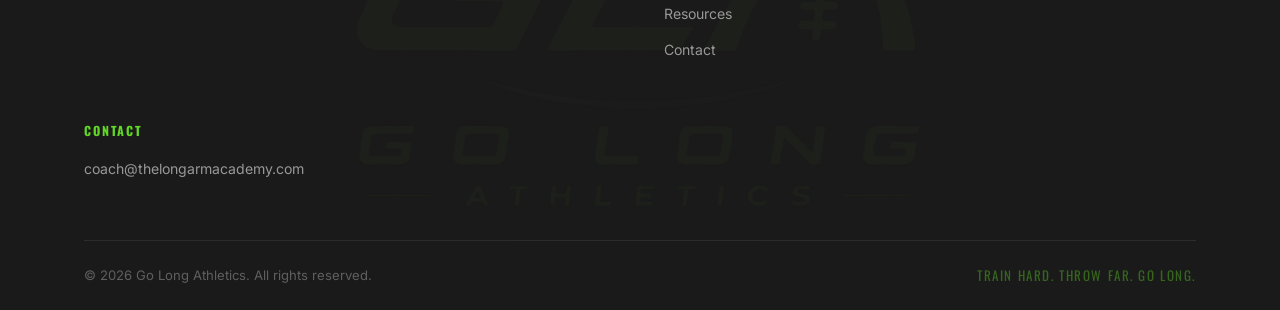
==== commit 41643c4c: "Add files via upload" ====
--- a/pitcher.html
+++ b/pitcher.html
@@ -3,8 +3,15 @@
 <head>
   <meta charset="UTF-8" />
   <meta name="viewport" content="width=device-width, initial-scale=1.0" />
-  <title>Pitcher Training | Go Long Athletics</title>
-  <meta name="description" content="Elite pitcher coaching focused on arm health, velocity development, spin rate, and biomechanically sound mechanics. Train with Go Long Athletics." />
+  <title>Pitcher Training in Spokane &amp; Coeur d'Alene | Go Long Athletics</title>
+  <meta name="description" content="Pitcher coaching in Spokane and Coeur d'Alene focused on arm health, velocity, spin rate, and biomechanically sound mechanics. In person or virtual." />
+  <link rel="canonical" href="https://golongathletics.com/pitcher.html" />
+  <meta property="og:site_name" content="Go Long Athletics" />
+  <meta property="og:type" content="website" />
+  <meta property="og:title" content="Pitcher Training in Spokane &amp; Coeur d'Alene | Go Long Athletics" />
+  <meta property="og:description" content="Pitcher coaching in Spokane and Coeur d'Alene focused on arm health, velocity, spin rate, and biomechanically sound mechanics. In person or virtual." />
+  <meta property="og:url" content="https://golongathletics.com/pitcher.html" />
+  <meta property="og:image" content="https://golongathletics.com/photos/diagrams/GLAlogonobackground.png" />
   <link rel="preconnect" href="https://fonts.googleapis.com" />
   <link rel="preconnect" href="https://fonts.gstatic.com" crossorigin />
   <link href="https://fonts.googleapis.com/css2?family=Oswald:wght@400;500;600;700&family=Inter:wght@300;400;500;600&display=swap" rel="stylesheet" />
@@ -16,7 +23,7 @@
   <header id="site-header">
     <nav class="nav-container">
       <a href="index.html" class="nav-logo">
-        <img src="photos/diagrams/GLAlogonobackground.png" alt="Go Long Athletics" class="nav-logo-img" />
+        <img src="photos/diagrams/GLAlogonobackground.webp" alt="Go Long Athletics" class="nav-logo-img" />
       </a>
       <ul class="nav-links">
         <li><a href="qb.html">QB</a></li>
@@ -147,7 +154,7 @@
       <div class="footer-grid">
         <div class="footer-brand">
           <a href="index.html" class="footer-logo">
-            <img src="photos/diagrams/GLAlogonobackground.png" alt="Go Long Athletics" class="footer-logo-img" />
+            <img src="photos/diagrams/GLAlogonobackground.webp" alt="Go Long Athletics" class="footer-logo-img" loading="lazy" />
           </a>
           <p>Building elite arm athletes from youth to college. Every rep. Every session.</p>
         </div>
--- a/styles.css
+++ b/styles.css
@@ -272,7 +272,7 @@
   content: '';
   position: absolute;
   inset: 0;
-  background-image: url('photos/diagrams/GLAlogonobackground.png');
+  background-image: url('photos/diagrams/GLAlogonobackground.webp');
   background-repeat: no-repeat;
   background-position: center 56%;
   background-size: min(820px, 72vw);
@@ -622,7 +622,7 @@
   content: '';
   position: absolute;
   inset: 0;
-  background-image: url('photos/diagrams/GLAlogonobackground.png');
+  background-image: url('photos/diagrams/GLAlogonobackground.webp');
   background-repeat: no-repeat;
   background-size: min(700px, 65vw);
   background-position: center;
@@ -689,7 +689,7 @@
   content: '';
   position: absolute;
   inset: 0;
-  background-image: url('photos/diagrams/GLAlogonobackground.png');
+  background-image: url('photos/diagrams/GLAlogonobackground.webp');
   background-repeat: no-repeat;
   background-size: min(620px, 58vw);
   background-position: center;
@@ -837,7 +837,7 @@
   content: '';
   position: absolute;
   inset: 0;
-  background-image: url('photos/diagrams/GLAlogonobackground.png');
+  background-image: url('photos/diagrams/GLAlogonobackground.webp');
   background-repeat: no-repeat;
   background-size: min(720px, 60vw);
   background-position: center 48%;
@@ -853,7 +853,7 @@
   content: '';
   position: absolute;
   inset: 0;
-  background-image: url('photos/diagrams/GLAlogonobackground.png');
+  background-image: url('photos/diagrams/GLAlogonobackground.webp');
   background-repeat: no-repeat;
   background-size: min(760px, 64vw);
   background-position: center;
@@ -1054,7 +1054,7 @@
   content: '';
   position: absolute;
   inset: 0;
-  background-image: url('photos/diagrams/GLAlogonobackground.png');
+  background-image: url('photos/diagrams/GLAlogonobackground.webp');
   background-repeat: no-repeat;
   background-size: min(660px, 60vw);
   background-position: center;
